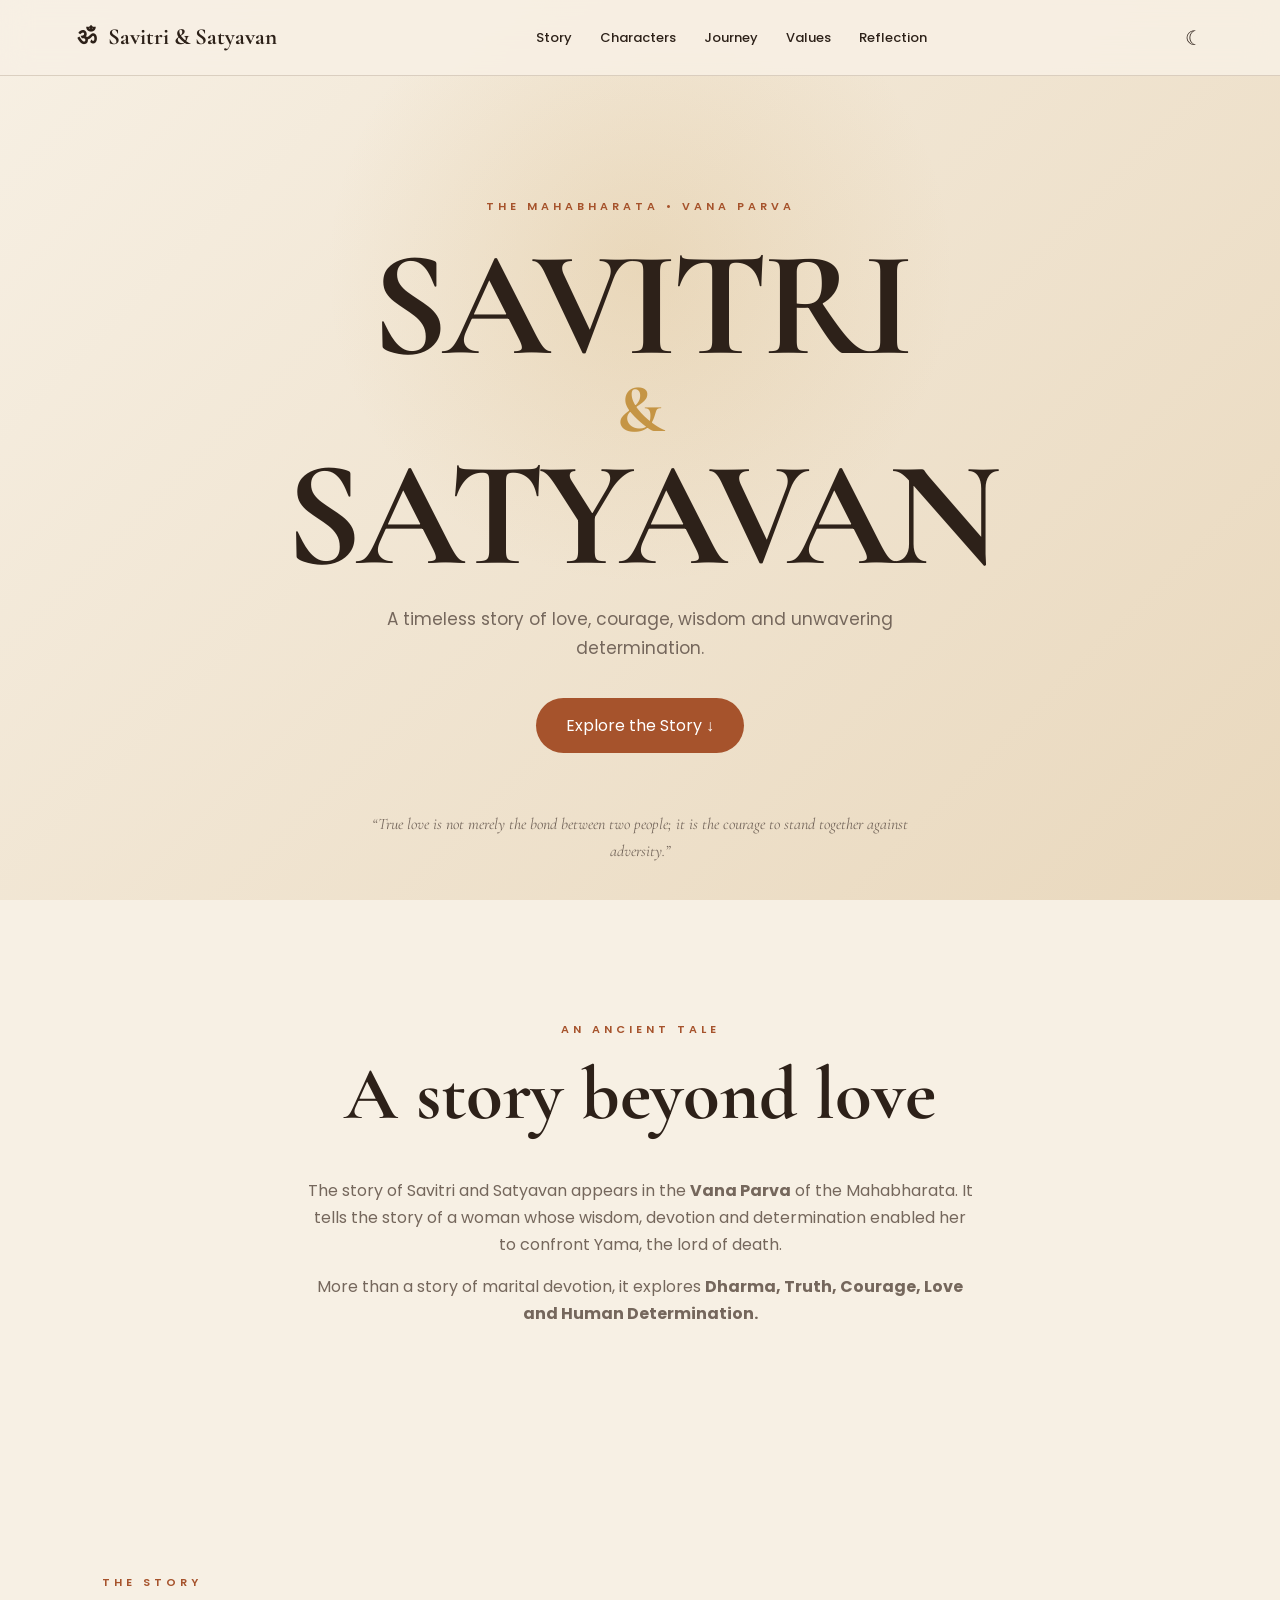
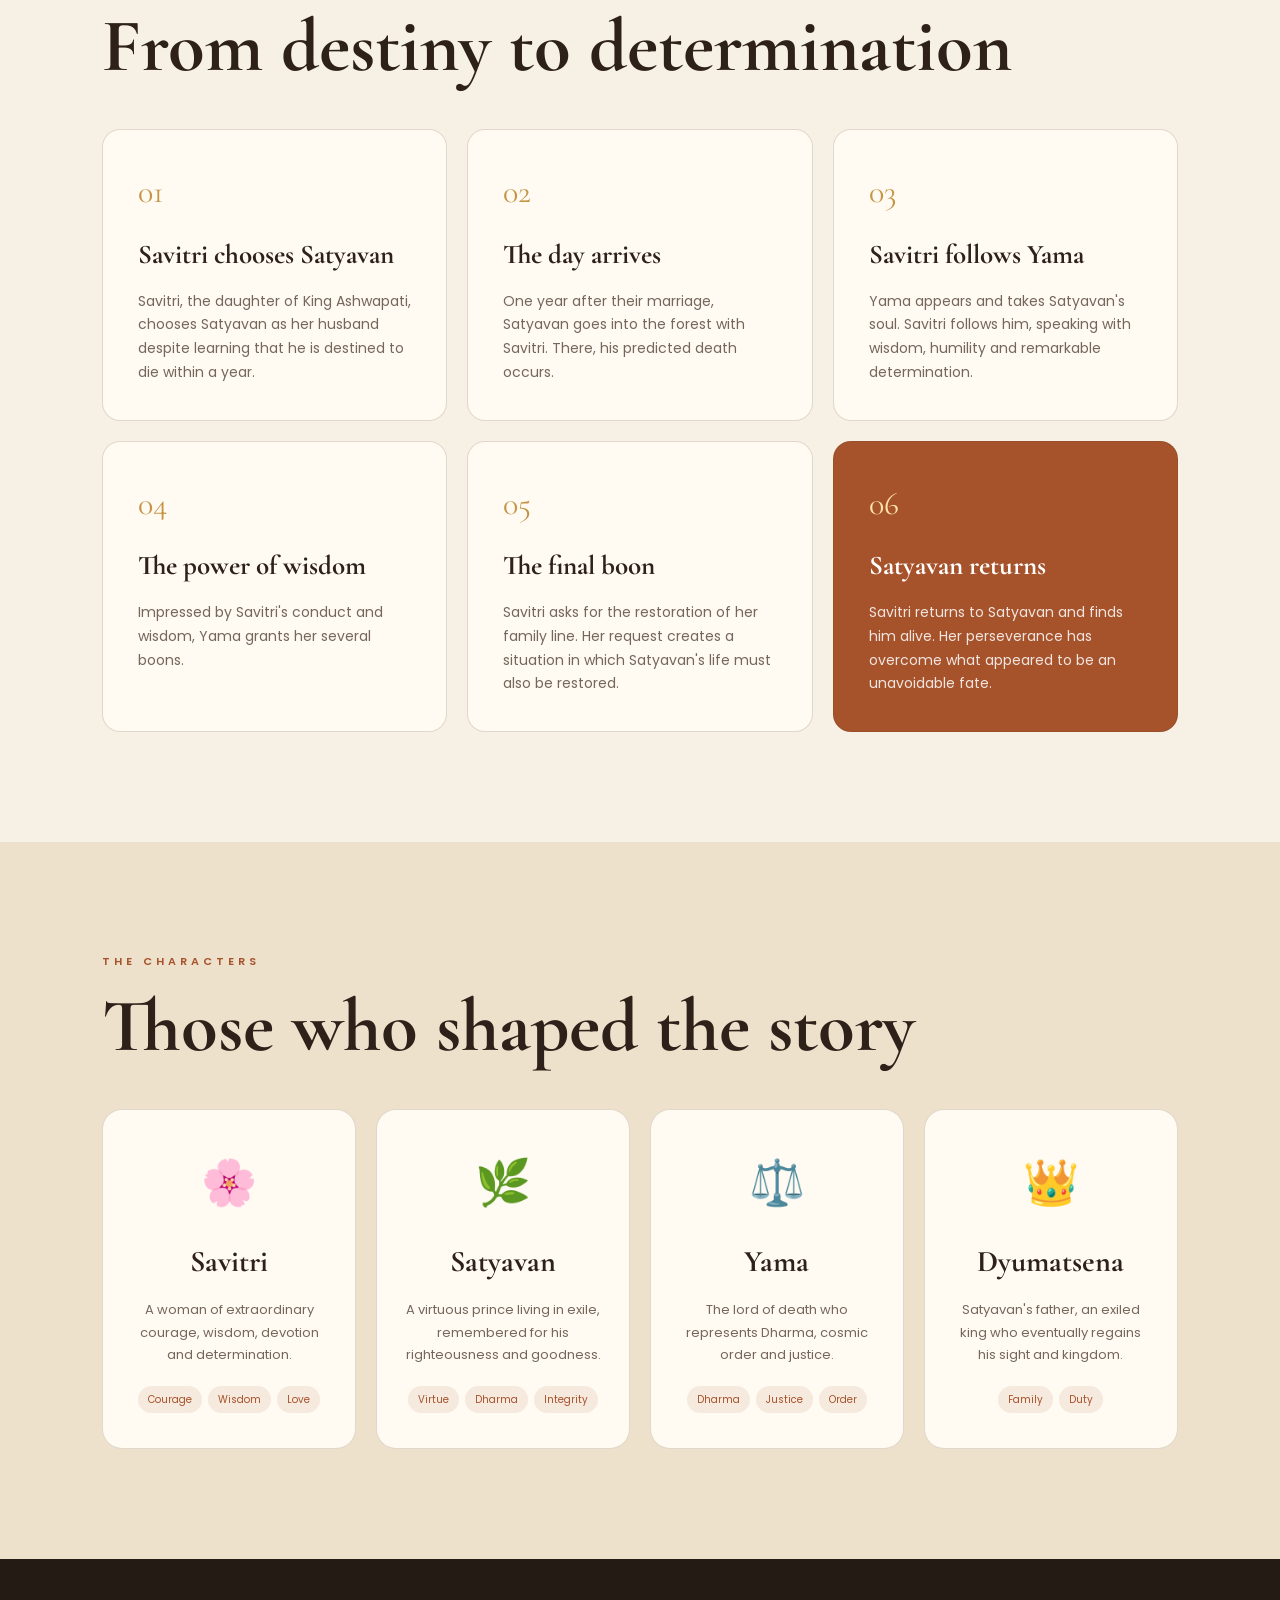
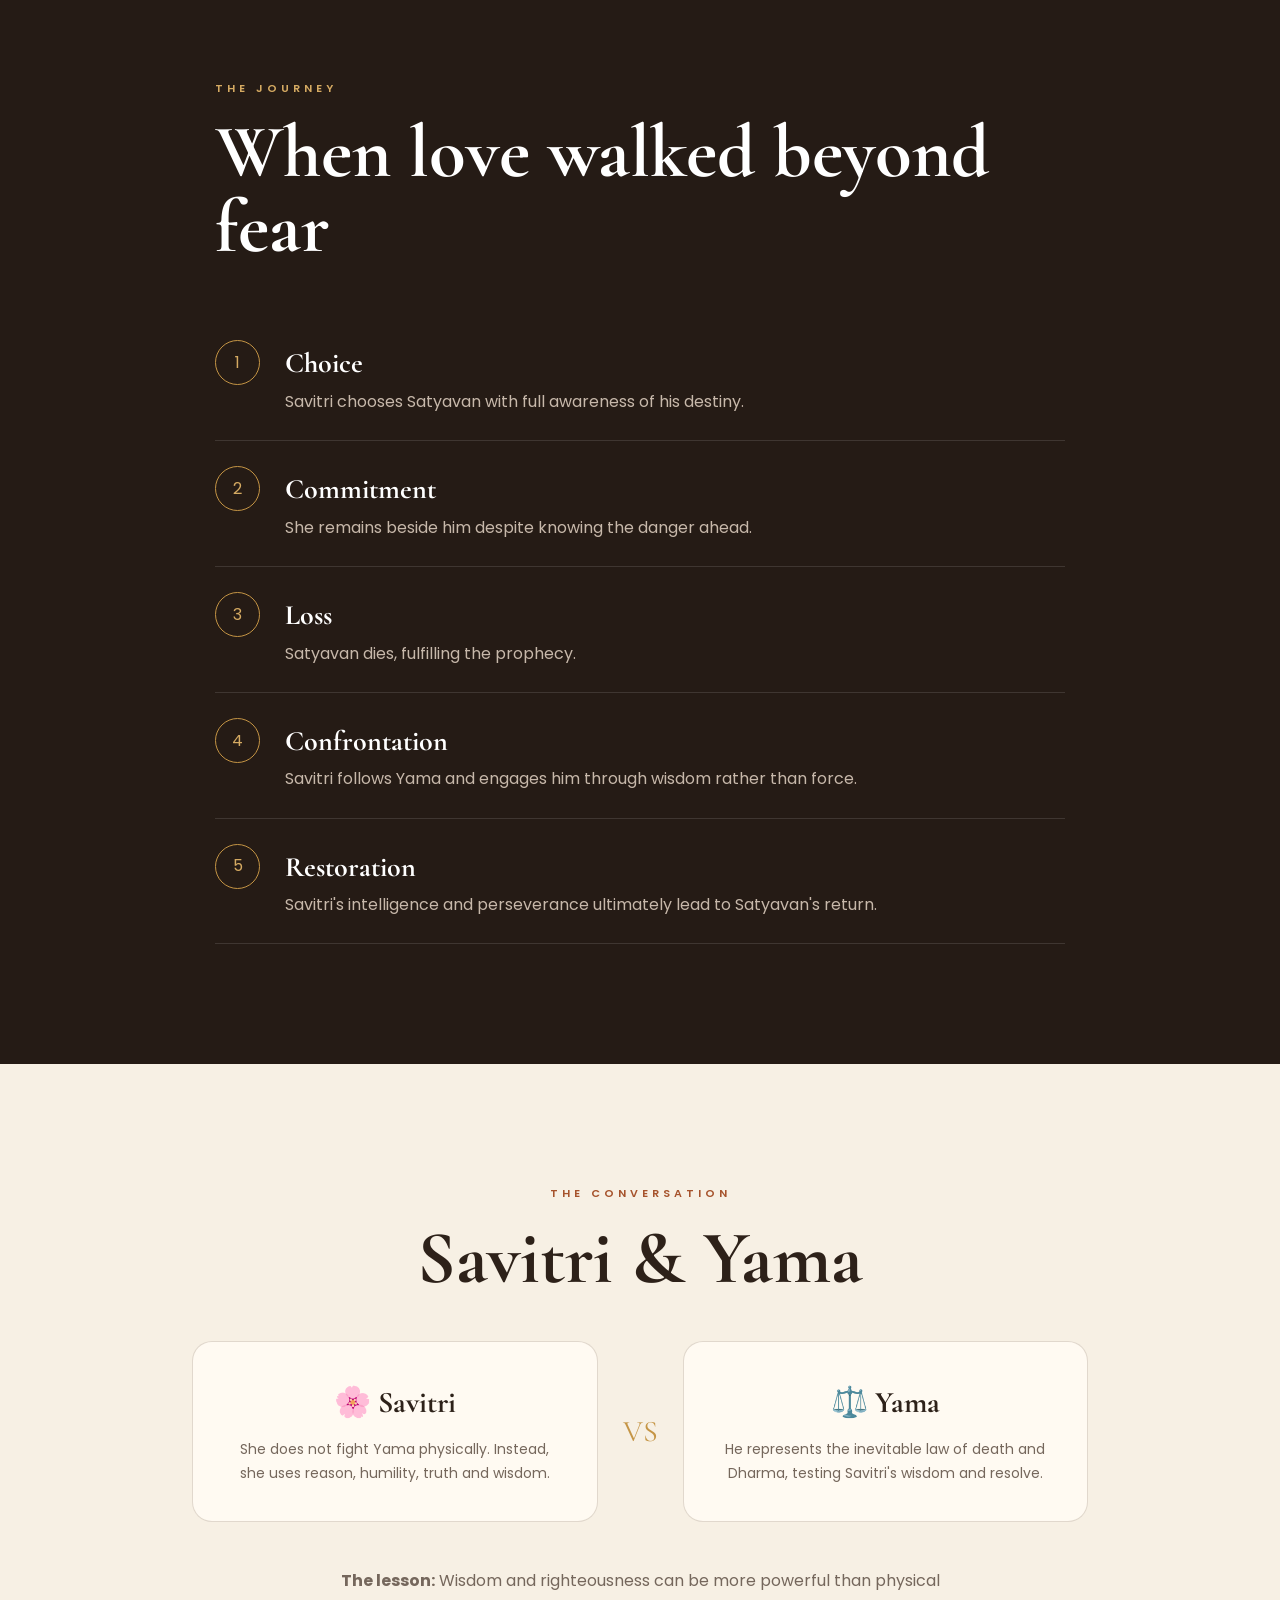
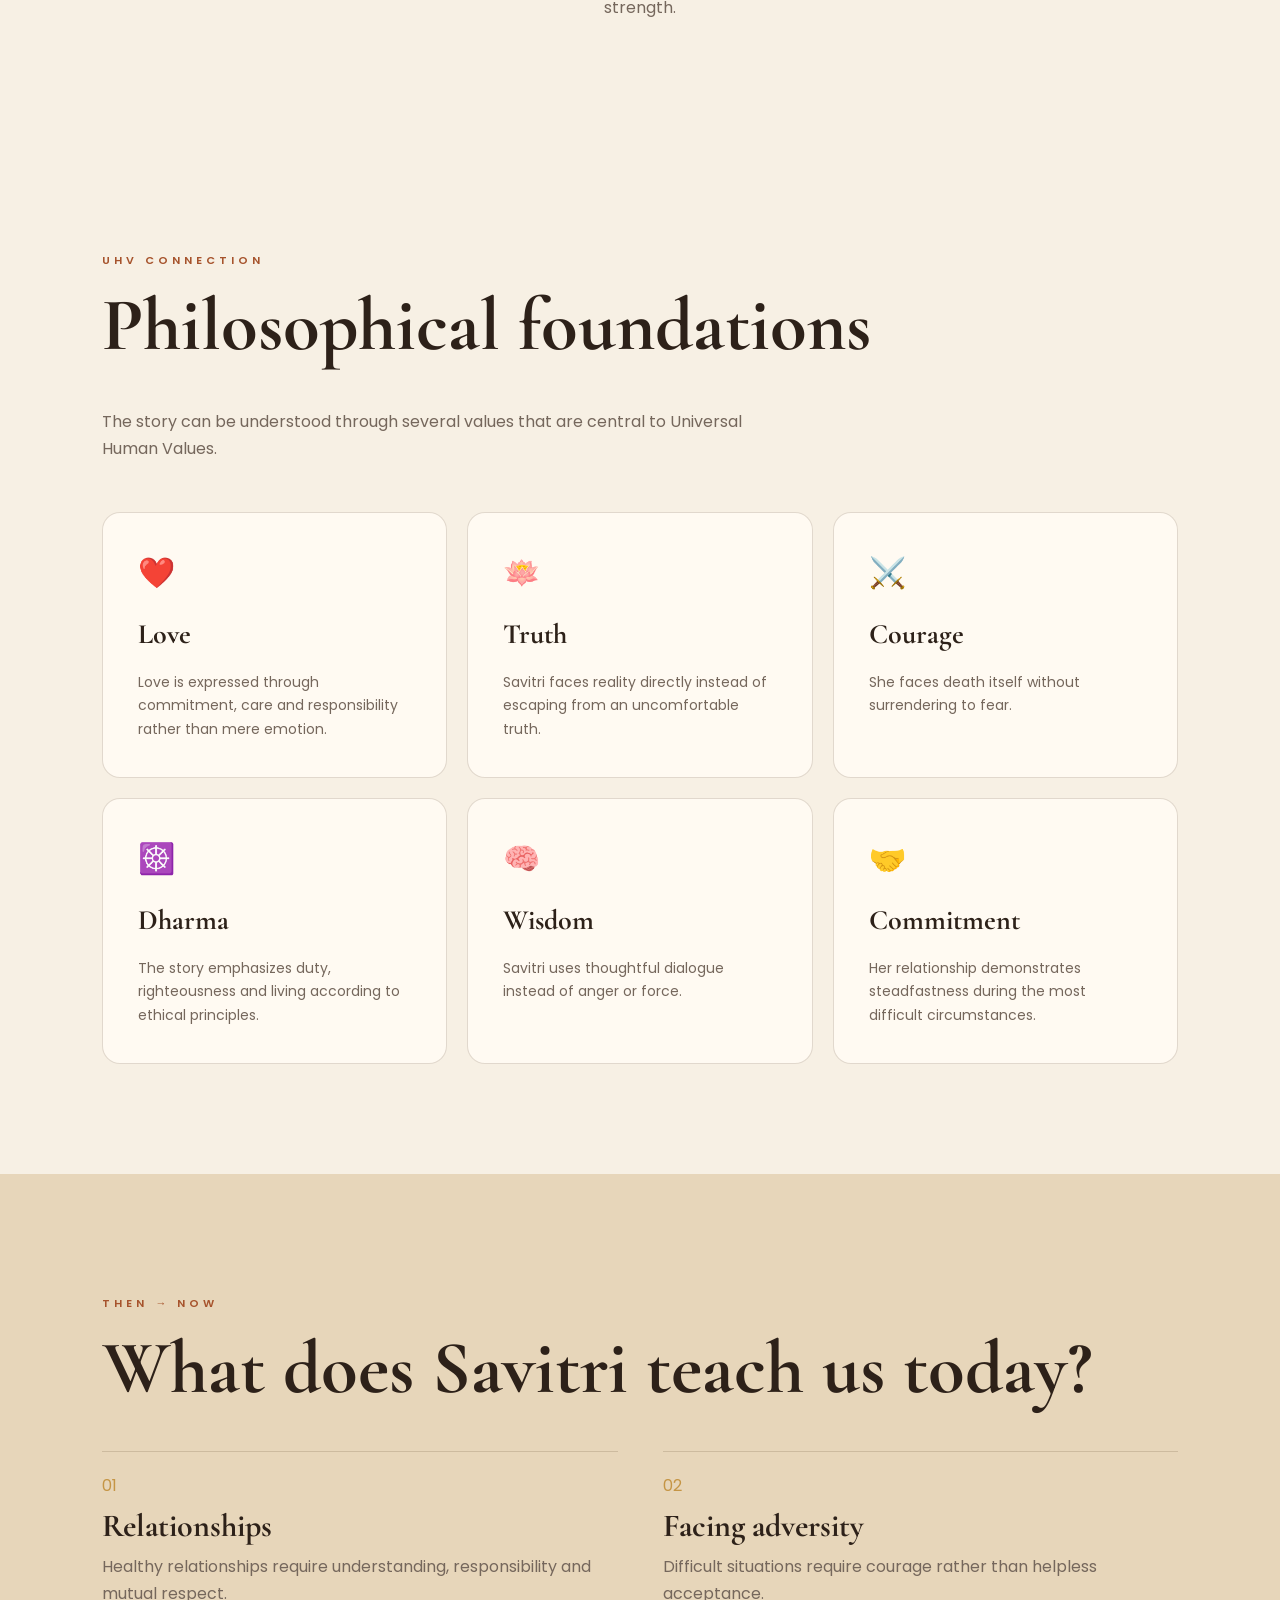
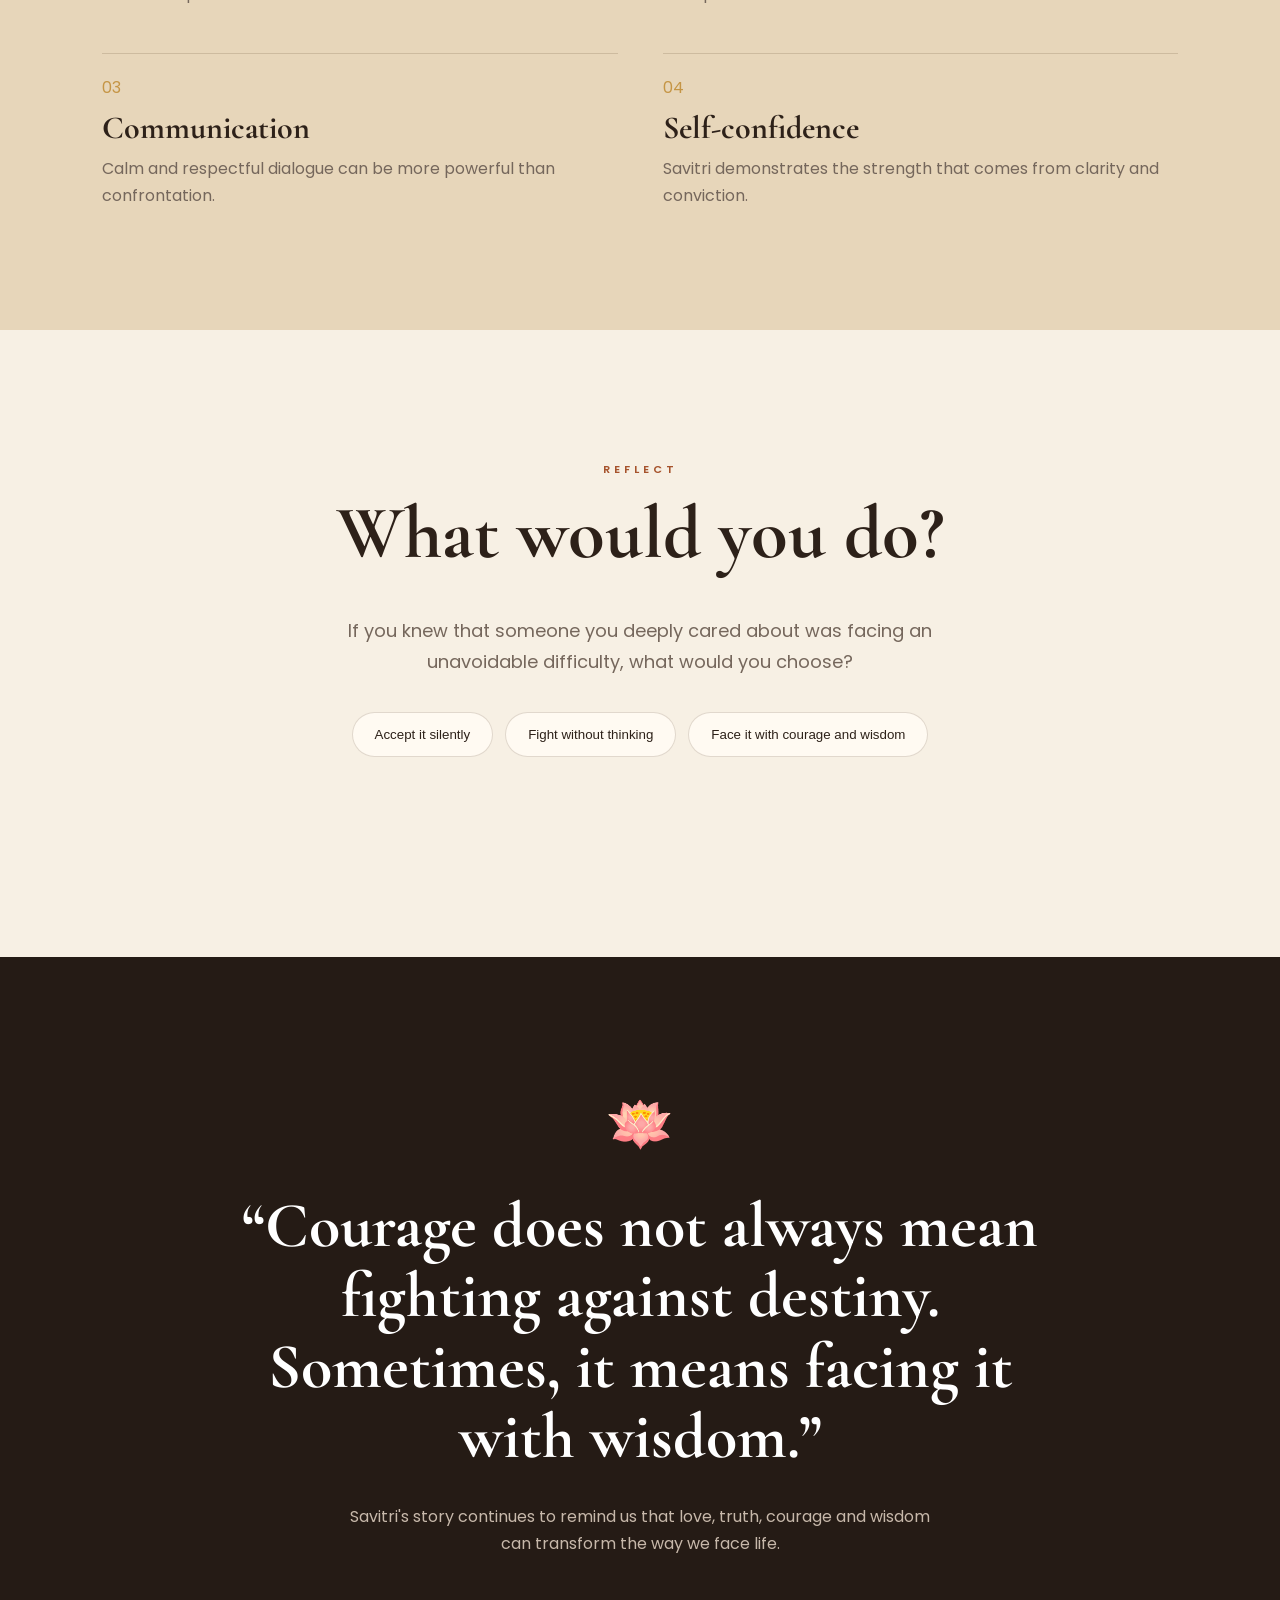
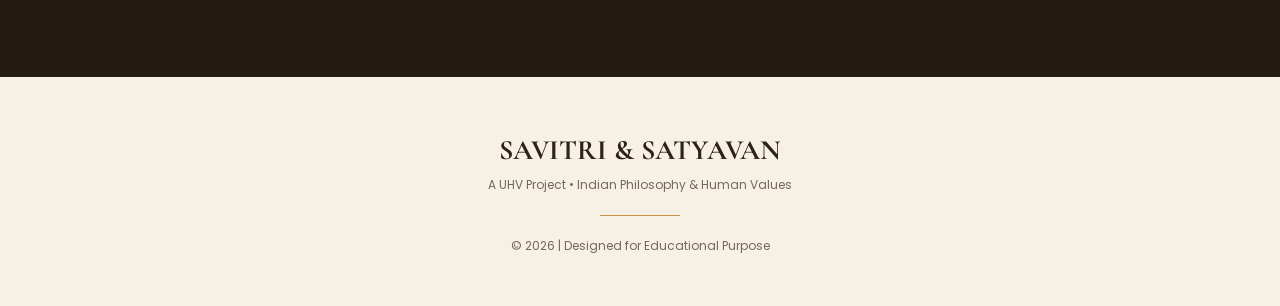
==== index.html @ 286e30ec "Add files via upload" ====
<!DOCTYPE html>
<html lang="en">
<head>
    <meta charset="UTF-8">
    <meta name="viewport" content="width=device-width, initial-scale=1.0">

    <title>Savitri & Satyavan | Mahabharata</title>

    <link rel="stylesheet" href="style.css">

    <link rel="preconnect" href="https://fonts.googleapis.com">
    <link rel="preconnect" href="https://fonts.gstatic.com" crossorigin>
    <link href="https://fonts.googleapis.com/css2?family=Cormorant+Garamond:wght@500;600;700&family=Poppins:wght@300;400;500;600&display=swap" rel="stylesheet">
</head>

<body>

    <!-- NAVBAR -->
    <header class="navbar">
        <div class="logo">ॐ <span>Savitri & Satyavan</span></div>

        <nav>
            <a href="#story">Story</a>
            <a href="#characters">Characters</a>
            <a href="#journey">Journey</a>
            <a href="#values">Values</a>
            <a href="#reflection">Reflection</a>
        </nav>

        <button id="themeBtn">☾</button>
    </header>


    <!-- HERO -->
    <section class="hero">

        <div class="hero-content">

            <p class="eyebrow">THE MAHABHARATA • VANA PARVA</p>

            <h1>
                SAVITRI
                <span>&</span>
                SATYAVAN
            </h1>

            <p class="subtitle">
                A timeless story of love, courage, wisdom and unwavering determination.
            </p>

            <a href="#story" class="hero-btn">
                Explore the Story ↓
            </a>

        </div>

        <div class="hero-quote">
            <p>
                “True love is not merely the bond between two people;
                it is the courage to stand together against adversity.”
            </p>
        </div>

    </section>


    <!-- INTRO -->
    <section class="intro">

        <p class="section-label">AN ANCIENT TALE</p>

        <h2>A story beyond love</h2>

        <p>
            The story of Savitri and Satyavan appears in the
            <strong>Vana Parva</strong> of the Mahabharata.
            It tells the story of a woman whose wisdom, devotion and
            determination enabled her to confront Yama, the lord of death.
        </p>

        <p>
            More than a story of marital devotion, it explores
            <strong>Dharma, Truth, Courage, Love and Human Determination.</strong>
        </p>

    </section>


    <!-- STORY -->
    <section id="story" class="section">

        <p class="section-label">THE STORY</p>

        <h2>From destiny to determination</h2>

        <div class="story-grid">

            <article class="story-card">
                <span>01</span>
                <h3>Savitri chooses Satyavan</h3>
                <p>
                    Savitri, the daughter of King Ashwapati, chooses
                    Satyavan as her husband despite learning that
                    he is destined to die within a year.
                </p>
            </article>

            <article class="story-card">
                <span>02</span>
                <h3>The day arrives</h3>
                <p>
                    One year after their marriage, Satyavan goes
                    into the forest with Savitri. There, his
                    predicted death occurs.
                </p>
            </article>

            <article class="story-card">
                <span>03</span>
                <h3>Savitri follows Yama</h3>
                <p>
                    Yama appears and takes Satyavan's soul.
                    Savitri follows him, speaking with wisdom,
                    humility and remarkable determination.
                </p>
            </article>

            <article class="story-card">
                <span>04</span>
                <h3>The power of wisdom</h3>
                <p>
                    Impressed by Savitri's conduct and wisdom,
                    Yama grants her several boons.
                </p>
            </article>

            <article class="story-card">
                <span>05</span>
                <h3>The final boon</h3>
                <p>
                    Savitri asks for the restoration of her
                    family line. Her request creates a situation
                    in which Satyavan's life must also be restored.
                </p>
            </article>

            <article class="story-card highlight-card">
                <span>06</span>
                <h3>Satyavan returns</h3>
                <p>
                    Savitri returns to Satyavan and finds him
                    alive. Her perseverance has overcome what
                    appeared to be an unavoidable fate.
                </p>
            </article>

        </div>

    </section>


    <!-- CHARACTERS -->
    <section id="characters" class="section characters-section">

        <p class="section-label">THE CHARACTERS</p>

        <h2>Those who shaped the story</h2>

        <div class="character-grid">

            <div class="character">
                <div class="character-symbol">🌸</div>
                <h3>Savitri</h3>
                <p>
                    A woman of extraordinary courage, wisdom,
                    devotion and determination.
                </p>
                <div class="tags">
                    <span>Courage</span>
                    <span>Wisdom</span>
                    <span>Love</span>
                </div>
            </div>

            <div class="character">
                <div class="character-symbol">🌿</div>
                <h3>Satyavan</h3>
                <p>
                    A virtuous prince living in exile,
                    remembered for his righteousness and goodness.
                </p>
                <div class="tags">
                    <span>Virtue</span>
                    <span>Dharma</span>
                    <span>Integrity</span>
                </div>
            </div>

            <div class="character">
                <div class="character-symbol">⚖️</div>
                <h3>Yama</h3>
                <p>
                    The lord of death who represents Dharma,
                    cosmic order and justice.
                </p>
                <div class="tags">
                    <span>Dharma</span>
                    <span>Justice</span>
                    <span>Order</span>
                </div>
            </div>

            <div class="character">
                <div class="character-symbol">👑</div>
                <h3>Dyumatsena</h3>
                <p>
                    Satyavan's father, an exiled king who
                    eventually regains his sight and kingdom.
                </p>
                <div class="tags">
                    <span>Family</span>
                    <span>Duty</span>
                </div>
            </div>

        </div>

    </section>


    <!-- JOURNEY -->
    <section id="journey" class="journey">

        <div class="journey-content">

            <p class="section-label">THE JOURNEY</p>

            <h2>When love walked beyond fear</h2>

            <div class="timeline">

                <div class="timeline-item">
                    <div class="dot">1</div>
                    <div>
                        <h3>Choice</h3>
                        <p>Savitri chooses Satyavan with full awareness of his destiny.</p>
                    </div>
                </div>

                <div class="timeline-item">
                    <div class="dot">2</div>
                    <div>
                        <h3>Commitment</h3>
                        <p>She remains beside him despite knowing the danger ahead.</p>
                    </div>
                </div>

                <div class="timeline-item">
                    <div class="dot">3</div>
                    <div>
                        <h3>Loss</h3>
                        <p>Satyavan dies, fulfilling the prophecy.</p>
                    </div>
                </div>

                <div class="timeline-item">
                    <div class="dot">4</div>
                    <div>
                        <h3>Confrontation</h3>
                        <p>Savitri follows Yama and engages him through wisdom rather than force.</p>
                    </div>
                </div>

                <div class="timeline-item">
                    <div class="dot">5</div>
                    <div>
                        <h3>Restoration</h3>
                        <p>Savitri's intelligence and perseverance ultimately lead to Satyavan's return.</p>
                    </div>
                </div>

            </div>

        </div>

    </section>


    <!-- YAMA SECTION -->
    <section class="dialogue">

        <p class="section-label">THE CONVERSATION</p>

        <h2>Savitri & Yama</h2>

        <div class="dialogue-box">

            <div class="dialogue-person savitri">
                <h3>🌸 Savitri</h3>
                <p>
                    She does not fight Yama physically.
                    Instead, she uses reason, humility,
                    truth and wisdom.
                </p>
            </div>

            <div class="versus">VS</div>

            <div class="dialogue-person yama">
                <h3>⚖️ Yama</h3>
                <p>
                    He represents the inevitable law of
                    death and Dharma, testing Savitri's
                    wisdom and resolve.
                </p>
            </div>

        </div>

        <p class="dialogue-conclusion">
            <strong>The lesson:</strong> Wisdom and righteousness
            can be more powerful than physical strength.
        </p>

    </section>


    <!-- VALUES -->
    <section id="values" class="section">

        <p class="section-label">UHV CONNECTION</p>

        <h2>Philosophical foundations</h2>

        <p class="section-intro">
            The story can be understood through several values
            that are central to Universal Human Values.
        </p>

        <div class="values-grid">

            <div class="value-card">
                <div>❤️</div>
                <h3>Love</h3>
                <p>
                    Love is expressed through commitment,
                    care and responsibility rather than
                    mere emotion.
                </p>
            </div>

            <div class="value-card">
                <div>🪷</div>
                <h3>Truth</h3>
                <p>
                    Savitri faces reality directly instead
                    of escaping from an uncomfortable truth.
                </p>
            </div>

            <div class="value-card">
                <div>⚔️</div>
                <h3>Courage</h3>
                <p>
                    She faces death itself without surrendering
                    to fear.
                </p>
            </div>

            <div class="value-card">
                <div>☸️</div>
                <h3>Dharma</h3>
                <p>
                    The story emphasizes duty, righteousness
                    and living according to ethical principles.
                </p>
            </div>

            <div class="value-card">
                <div>🧠</div>
                <h3>Wisdom</h3>
                <p>
                    Savitri uses thoughtful dialogue instead
                    of anger or force.
                </p>
            </div>

            <div class="value-card">
                <div>🤝</div>
                <h3>Commitment</h3>
                <p>
                    Her relationship demonstrates steadfastness
                    during the most difficult circumstances.
                </p>
            </div>

        </div>

    </section>


    <!-- MODERN RELEVANCE -->
    <section class="modern">

        <p class="section-label">THEN → NOW</p>

        <h2>What does Savitri teach us today?</h2>

        <div class="modern-grid">

            <div>
                <span>01</span>
                <h3>Relationships</h3>
                <p>
                    Healthy relationships require understanding,
                    responsibility and mutual respect.
                </p>
            </div>

            <div>
                <span>02</span>
                <h3>Facing adversity</h3>
                <p>
                    Difficult situations require courage rather
                    than helpless acceptance.
                </p>
            </div>

            <div>
                <span>03</span>
                <h3>Communication</h3>
                <p>
                    Calm and respectful dialogue can be more
                    powerful than confrontation.
                </p>
            </div>

            <div>
                <span>04</span>
                <h3>Self-confidence</h3>
                <p>
                    Savitri demonstrates the strength that comes
                    from clarity and conviction.
                </p>
            </div>

        </div>

    </section>


    <!-- REFLECTION -->
    <section id="reflection" class="reflection">

        <p class="section-label">REFLECT</p>

        <h2>What would you do?</h2>

        <p class="question">
            If you knew that someone you deeply cared about
            was facing an unavoidable difficulty, what would
            you choose?
        </p>

        <div class="choices">

            <button onclick="showAnswer(1)">
                Accept it silently
            </button>

            <button onclick="showAnswer(2)">
                Fight without thinking
            </button>

            <button onclick="showAnswer(3)">
                Face it with courage and wisdom
            </button>

        </div>

        <div id="answer"></div>

    </section>


    <!-- FINAL QUOTE -->
    <section class="final">

        <div class="lotus">🪷</div>

        <h2>
            “Courage does not always mean
            fighting against destiny.
            Sometimes, it means facing it
            with wisdom.”
        </h2>

        <p>
            Savitri's story continues to remind us
            that love, truth, courage and wisdom
            can transform the way we face life.
        </p>

    </section>


    <!-- FOOTER -->
    <footer>

        <h3>SAVITRI & SATYAVAN</h3>

        <p>
            A UHV Project • Indian Philosophy & Human Values
        </p>

        <div class="footer-line"></div>

        <p class="copyright">
            © 2026 | Designed for Educational Purpose
        </p>

    </footer>


    <script src="script.js"></script>

</body>
</html>
---- style.css ----
:root {
    --bg: #f7f0e4;
    --bg-dark: #18120e;
    --card: #fffaf2;
    --text: #2d2119;
    --muted: #75675c;
    --accent: #a6532c;
    --gold: #c59545;
    --border: rgba(90, 60, 35, 0.18);
}

* {
    margin: 0;
    padding: 0;
    box-sizing: border-box;
}

html {
    scroll-behavior: smooth;
}

body {
    background: var(--bg);
    color: var(--text);
    font-family: 'Poppins', sans-serif;
    line-height: 1.7;
}

body.dark {
    --bg: #18120e;
    --card: #251b15;
    --text: #f5eadc;
    --muted: #c3b3a4;
    --border: rgba(255,255,255,0.15);
}


/* NAVBAR */

.navbar {
    position: fixed;
    top: 0;
    width: 100%;
    z-index: 1000;

    display: flex;
    align-items: center;
    justify-content: space-between;

    padding: 18px 6%;

    background: rgba(247,240,228,0.88);
    backdrop-filter: blur(15px);

    border-bottom: 1px solid var(--border);
}

.dark .navbar {
    background: rgba(24,18,14,0.9);
}

.logo {
    font-family: 'Cormorant Garamond', serif;
    font-size: 23px;
    font-weight: 700;
}

.logo span {
    margin-left: 7px;
}

nav {
    display: flex;
    gap: 28px;
}

nav a {
    text-decoration: none;
    color: var(--text);
    font-size: 13px;
    font-weight: 500;
}

nav a:hover {
    color: var(--accent);
}

#themeBtn {
    border: none;
    background: transparent;
    color: var(--text);
    font-size: 20px;
    cursor: pointer;
}


/* HERO */

.hero {
    min-height: 100vh;

    display: flex;
    align-items: center;
    justify-content: center;

    text-align: center;

    padding: 130px 7% 80px;

    position: relative;

    background:
        radial-gradient(circle at 50% 30%, rgba(197,149,69,0.18), transparent 35%),
        linear-gradient(135deg, #f7f0e4, #e9d8bd);
}

.dark .hero {
    background:
        radial-gradient(circle at 50% 30%, rgba(197,149,69,0.15), transparent 35%),
        #18120e;
}

.hero-content {
    max-width: 900px;
}

.eyebrow,
.section-label {
    letter-spacing: 4px;
    font-size: 11px;
    font-weight: 600;
    color: var(--accent);
}

.hero h1 {
    font-family: 'Cormorant Garamond', serif;
    font-size: clamp(70px, 12vw, 150px);
    line-height: 0.8;
    margin: 30px 0;
    letter-spacing: -5px;
}

.hero h1 span {
    display: block;
    color: var(--gold);
    font-size: 0.45em;
    letter-spacing: 0;
    margin: 18px;
}

.subtitle {
    max-width: 620px;
    margin: auto;
    color: var(--muted);
    font-size: 17px;
}

.hero-btn {
    display: inline-block;
    margin-top: 35px;

    padding: 14px 30px;

    background: var(--accent);
    color: white;

    text-decoration: none;
    border-radius: 50px;

    transition: 0.3s;
}

.hero-btn:hover {
    transform: translateY(-4px);
}

.hero-quote {
    position: absolute;
    bottom: 35px;
    max-width: 550px;
    font-family: 'Cormorant Garamond', serif;
    font-style: italic;
    color: var(--muted);
}


/* GENERAL */

.section {
    padding: 110px 8%;
    max-width: 1300px;
    margin: auto;
}

.section h2,
.intro h2,
.journey h2,
.dialogue h2,
.modern h2,
.reflection h2 {
    font-family: 'Cormorant Garamond', serif;
    font-size: clamp(45px, 6vw, 75px);
    line-height: 1;
    margin: 18px 0 45px;
}

.section-intro {
    max-width: 650px;
    color: var(--muted);
}


/* INTRO */

.intro {
    text-align: center;
    max-width: 850px;
    margin: auto;
    padding: 120px 7%;
}

.intro p:not(.section-label) {
    color: var(--muted);
    margin-bottom: 15px;
}


/* STORY */

.story-grid {
    display: grid;
    grid-template-columns: repeat(3, 1fr);
    gap: 20px;
}

.story-card {
    padding: 35px;
    background: var(--card);
    border: 1px solid var(--border);
    border-radius: 18px;

    transition: 0.3s;
}

.story-card:hover {
    transform: translateY(-8px);
    border-color: var(--gold);
}

.story-card span {
    color: var(--gold);
    font-family: 'Cormorant Garamond', serif;
    font-size: 32px;
}

.story-card h3 {
    font-family: 'Cormorant Garamond', serif;
    font-size: 27px;
    margin: 12px 0;
}

.story-card p {
    color: var(--muted);
    font-size: 14px;
}

.highlight-card {
    background: var(--accent);
    color: white;
}

.highlight-card p {
    color: rgba(255,255,255,0.85);
}

.highlight-card span {
    color: #ffe3a7;
}


/* CHARACTERS */

.characters-section {
    max-width: none;
    background: #eee1cc;
}

.dark .characters-section {
    background: #211711;
}

.character-grid {
    max-width: 1150px;
    margin: auto;

    display: grid;
    grid-template-columns: repeat(4, 1fr);
    gap: 20px;
}

.character {
    background: var(--card);
    padding: 35px 25px;
    border-radius: 20px;
    text-align: center;

    border: 1px solid var(--border);
}

.character-symbol {
    font-size: 45px;
    margin-bottom: 15px;
}

.character h3 {
    font-family: 'Cormorant Garamond', serif;
    font-size: 30px;
}

.character p {
    color: var(--muted);
    font-size: 13px;
    margin: 12px 0 20px;
}

.tags {
    display: flex;
    flex-wrap: wrap;
    justify-content: center;
    gap: 6px;
}

.tags span {
    padding: 5px 10px;
    border-radius: 20px;
    background: rgba(166,83,44,0.1);
    color: var(--accent);
    font-size: 10px;
}


/* JOURNEY */

.journey {
    padding: 120px 8%;
    background: #251b15;
    color: white;
}

.journey-content {
    max-width: 850px;
    margin: auto;
}

.journey .section-label {
    color: #d5aa62;
}

.timeline {
    margin-top: 50px;
}

.timeline-item {
    display: flex;
    gap: 25px;
    padding: 25px 0;

    border-bottom: 1px solid rgba(255,255,255,0.12);
}

.dot {
    min-width: 45px;
    height: 45px;

    border: 1px solid #c59545;
    border-radius: 50%;

    display: flex;
    align-items: center;
    justify-content: center;

    color: #d5aa62;
}

.timeline-item h3 {
    font-family: 'Cormorant Garamond', serif;
    font-size: 28px;
}

.timeline-item p {
    color: #c7b8aa;
}


/* DIALOGUE */

.dialogue {
    padding: 120px 8%;
    text-align: center;
    max-width: 1100px;
    margin: auto;
}

.dialogue-box {
    display: grid;
    grid-template-columns: 1fr auto 1fr;
    gap: 25px;
    align-items: center;
}

.dialogue-person {
    padding: 35px;
    border-radius: 20px;
    background: var(--card);
    border: 1px solid var(--border);
}

.dialogue-person h3 {
    font-family: 'Cormorant Garamond', serif;
    font-size: 30px;
    margin-bottom: 10px;
}

.dialogue-person p {
    color: var(--muted);
    font-size: 14px;
}

.versus {
    color: var(--gold);
    font-family: 'Cormorant Garamond', serif;
    font-size: 30px;
}

.dialogue-conclusion {
    margin: 45px auto 0;
    max-width: 650px;
    color: var(--muted);
}


/* VALUES */

.values-grid {
    display: grid;
    grid-template-columns: repeat(3, 1fr);
    gap: 20px;

    margin-top: 50px;
}

.value-card {
    padding: 35px;
    background: var(--card);
    border-radius: 18px;
    border: 1px solid var(--border);
}

.value-card > div {
    font-size: 30px;
}

.value-card h3 {
    font-family: 'Cormorant Garamond', serif;
    font-size: 28px;
    margin: 12px 0;
}

.value-card p {
    color: var(--muted);
    font-size: 14px;
}


/* MODERN */

.modern {
    padding: 120px 8%;
    background: #e7d6ba;
}

.dark .modern {
    background: #211711;
}

.modern-grid {
    max-width: 1100px;
    margin: auto;

    display: grid;
    grid-template-columns: repeat(2, 1fr);
    gap: 45px;
}

.modern-grid div {
    border-top: 1px solid var(--border);
    padding-top: 20px;
}

.modern-grid span {
    color: var(--gold);
}

.modern-grid h3 {
    font-family: 'Cormorant Garamond', serif;
    font-size: 32px;
}

.modern-grid p {
    color: var(--muted);
}


/* REFLECTION */

.reflection {
    text-align: center;
    padding: 130px 7%;
}

.question {
    max-width: 650px;
    margin: auto;
    font-size: 18px;
    color: var(--muted);
}

.choices {
    display: flex;
    justify-content: center;
    flex-wrap: wrap;
    gap: 12px;

    margin-top: 35px;
}

.choices button {
    padding: 14px 22px;

    border: 1px solid var(--border);
    border-radius: 50px;

    background: var(--card);
    color: var(--text);

    cursor: pointer;
    transition: 0.3s;
}

.choices button:hover {
    background: var(--accent);
    color: white;
}

#answer {
    max-width: 600px;
    margin: 30px auto 0;

    padding: 20px;

    border-radius: 15px;

    color: var(--muted);
}


/* FINAL */

.final {
    padding: 120px 8%;
    text-align: center;
    background: #251b15;
    color: white;
}

.lotus {
    font-size: 55px;
    margin-bottom: 20px;
}

.final h2 {
    max-width: 850px;
    margin: auto;

    font-family: 'Cormorant Garamond', serif;
    font-size: clamp(35px, 5vw, 65px);
    line-height: 1.1;
}

.final p {
    max-width: 600px;
    margin: 30px auto 0;
    color: #c7b8aa;
}


/* FOOTER */

footer {
    padding: 50px 7%;
    text-align: center;
}

footer h3 {
    font-family: 'Cormorant Garamond', serif;
    font-size: 28px;
}

footer p {
    color: var(--muted);
    font-size: 12px;
}

.footer-line {
    width: 80px;
    height: 1px;
    background: var(--gold);
    margin: 20px auto;
}


/* ANIMATION */

.story-card,
.character,
.value-card,
.timeline-item {
    animation: fadeUp 0.8s ease both;
}

@keyframes fadeUp {

    from {
        opacity: 0;
        transform: translateY(25px);
    }

    to {
        opacity: 1;
        transform: translateY(0);
    }

}


/* MOBILE */

@media (max-width: 900px) {

    nav {
        display: none;
    }

    .story-grid,
    .character-grid,
    .values-grid {
        grid-template-columns: 1fr 1fr;
    }

    .hero h1 {
        font-size: 75px;
    }

}


@media (max-width: 600px) {

    .section,
    .intro,
    .reflection {
        padding: 80px 6%;
    }

    .story-grid,
    .character-grid,
    .values-grid,
    .modern-grid {
        grid-template-columns: 1fr;
    }

    .dialogue-box {
        grid-template-columns: 1fr;
    }

    .versus {
        display: none;
    }

    .hero h1 {
        font-size: 65px;
    }

    .hero-quote {
        display: none;
    }

}
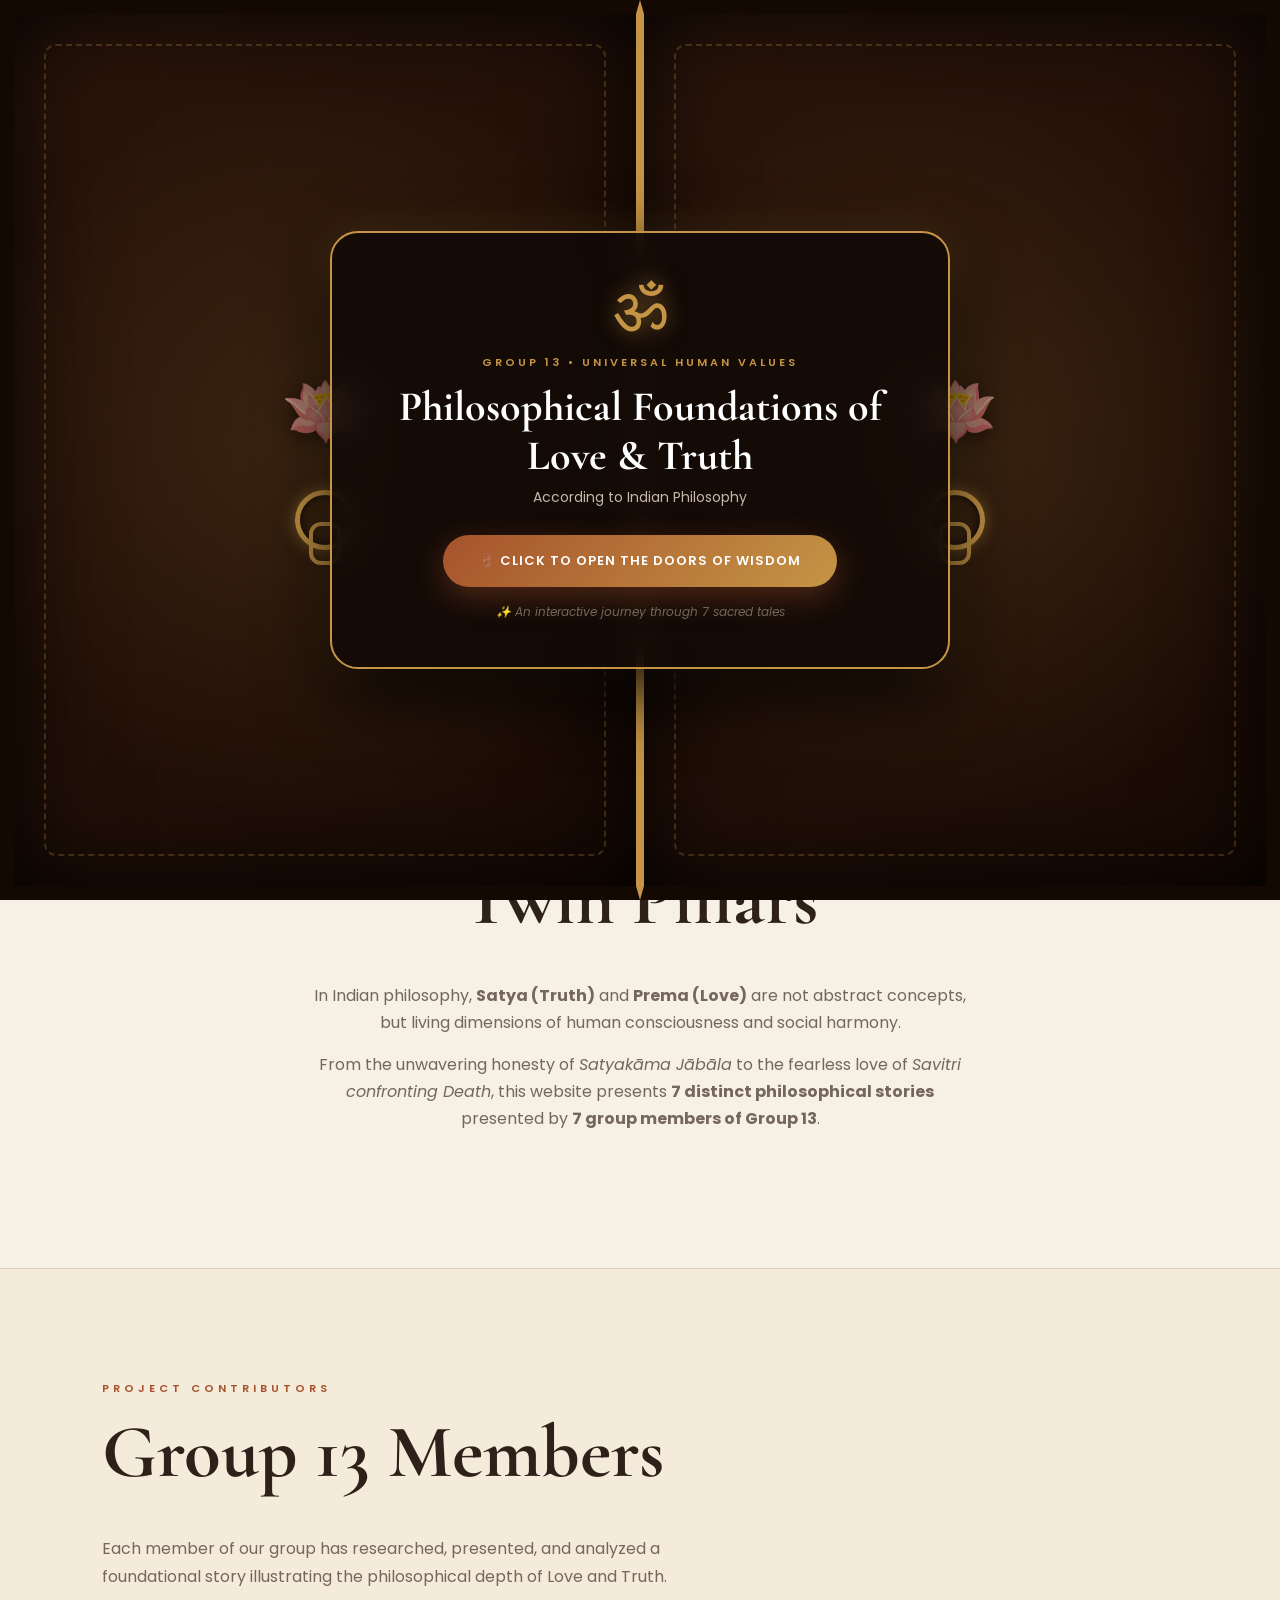
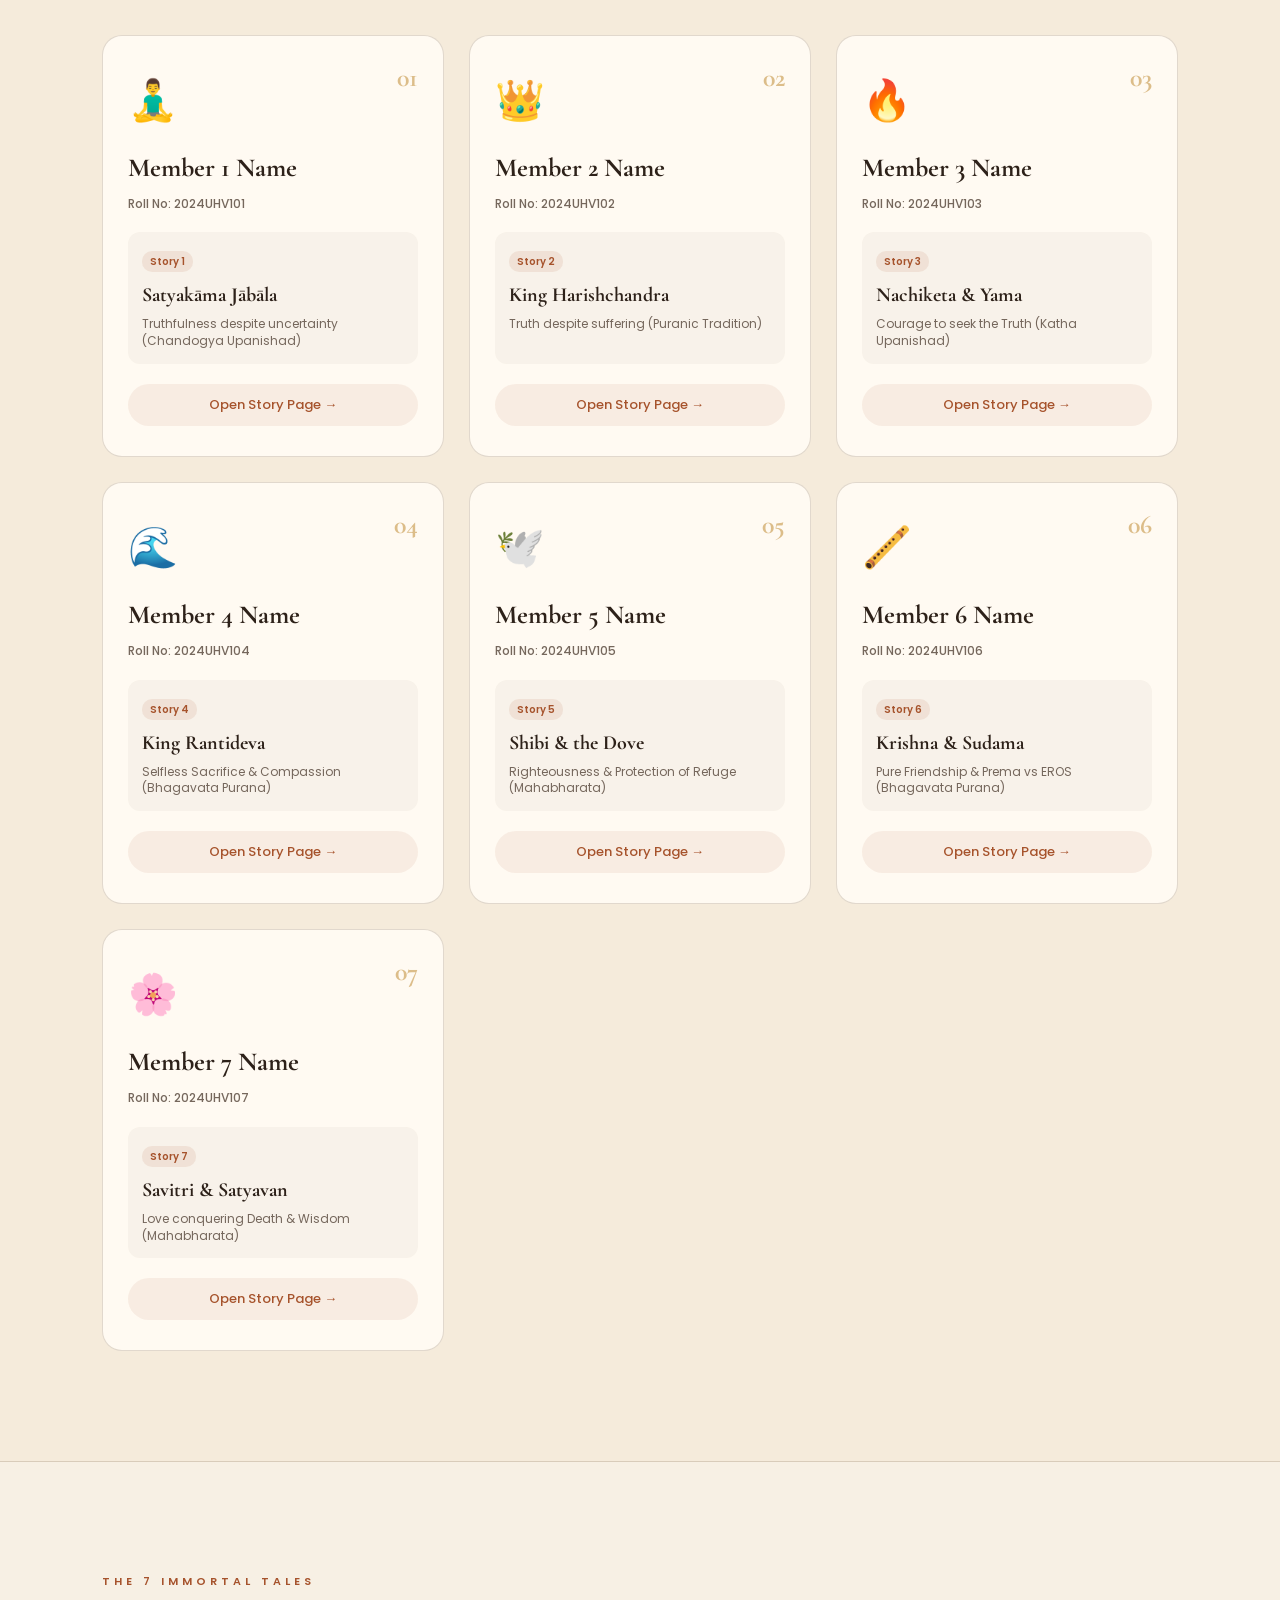
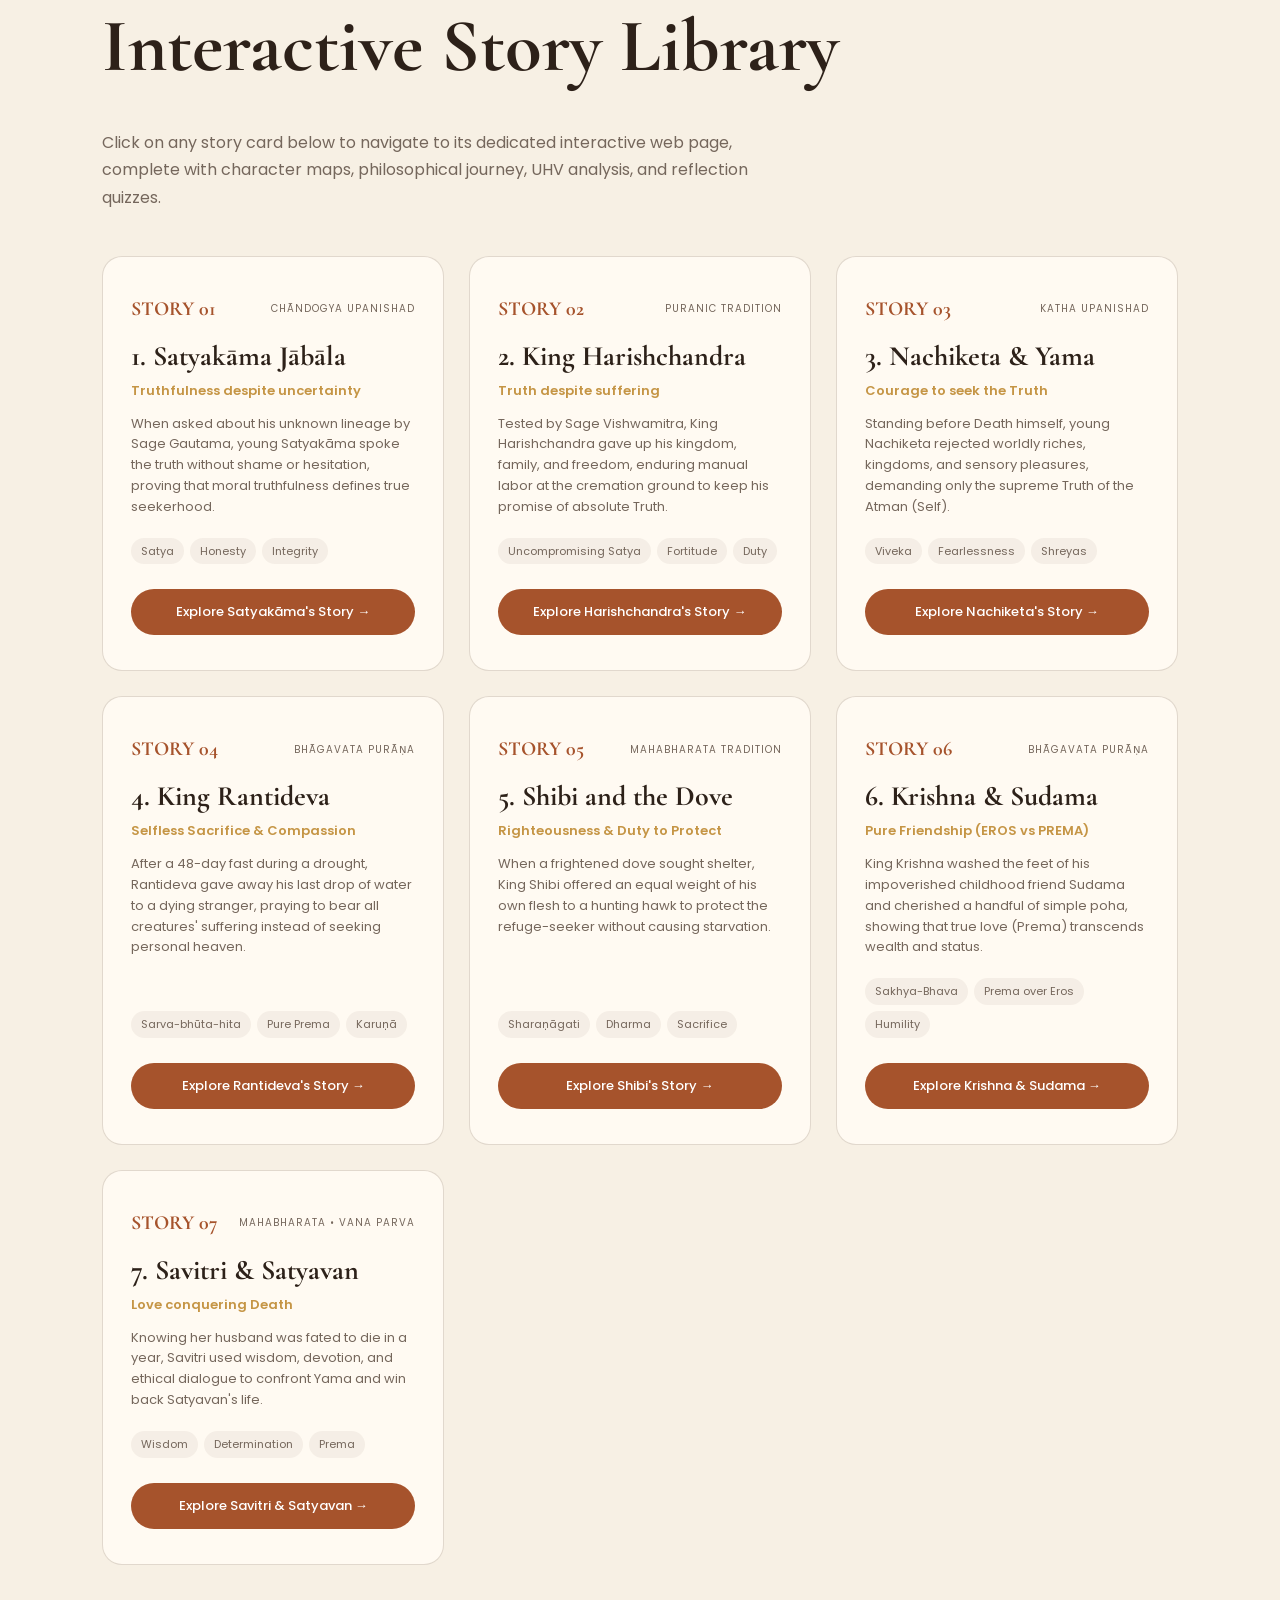
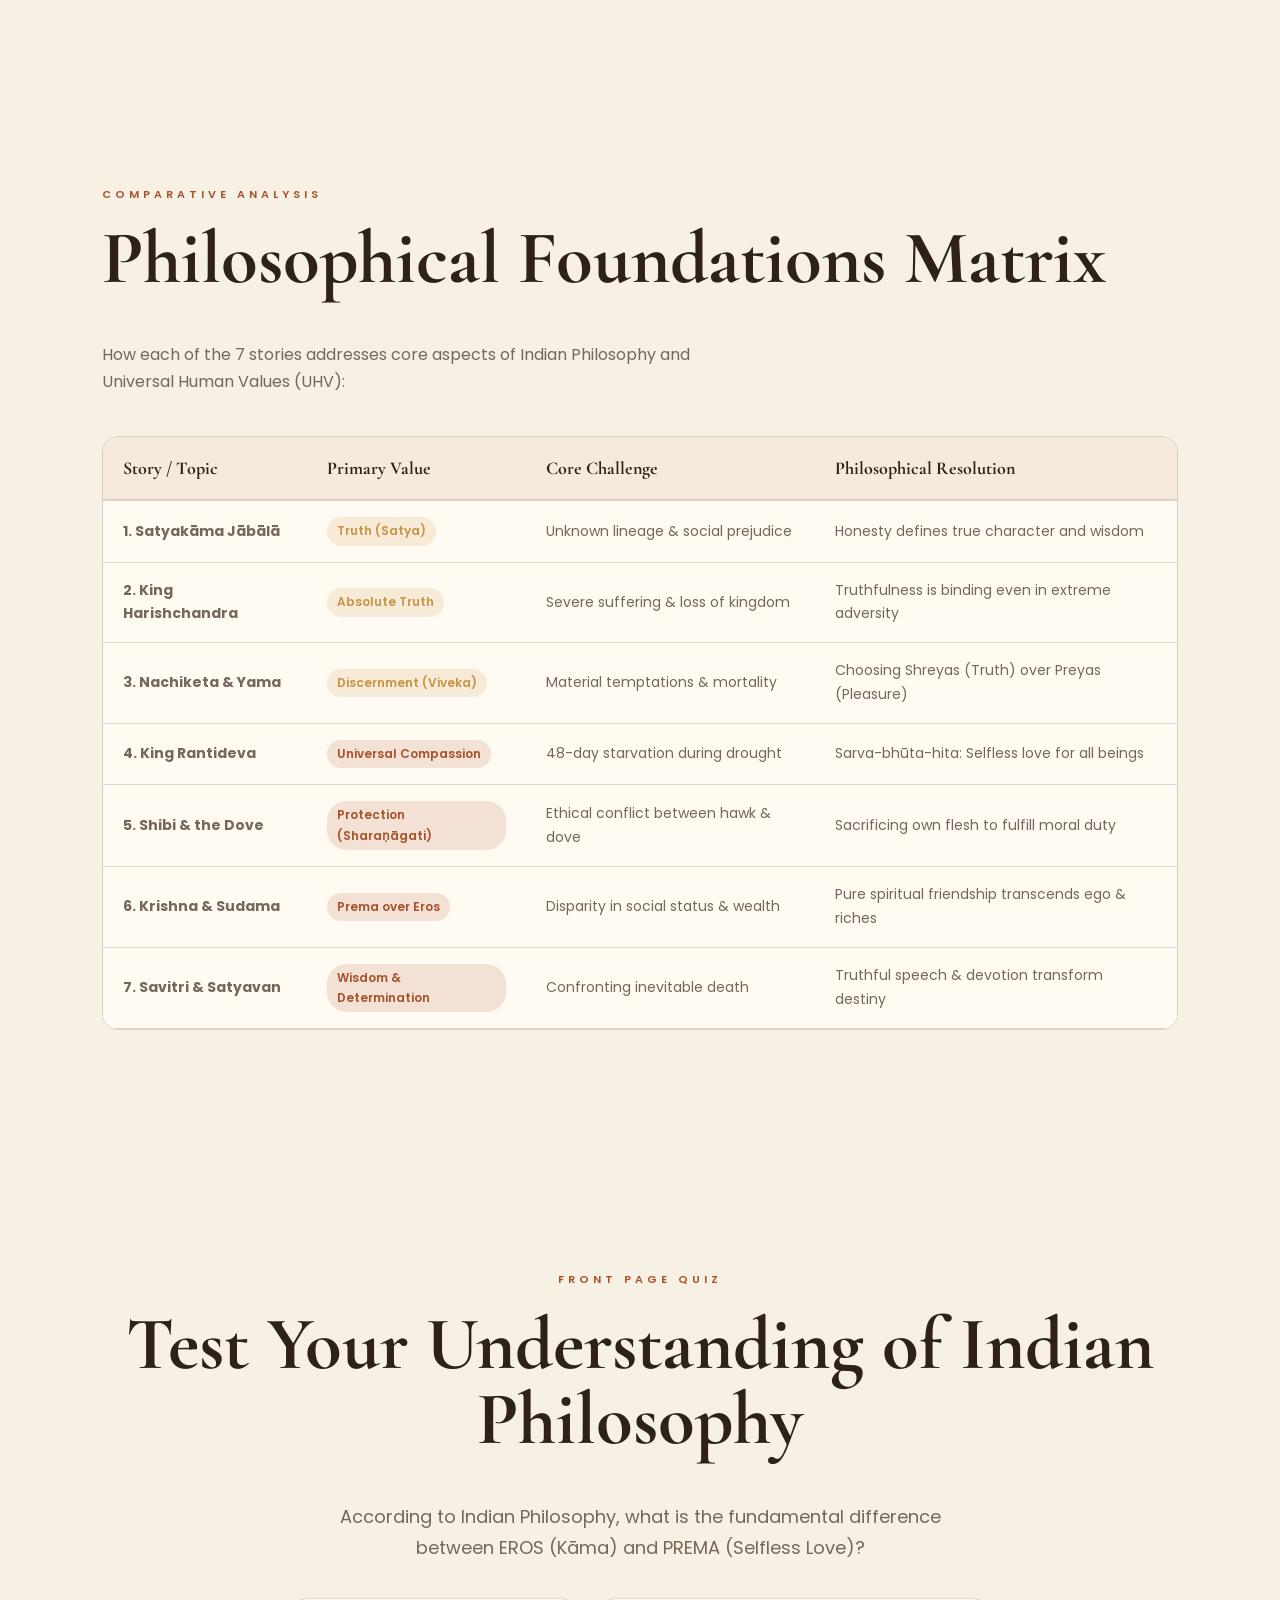
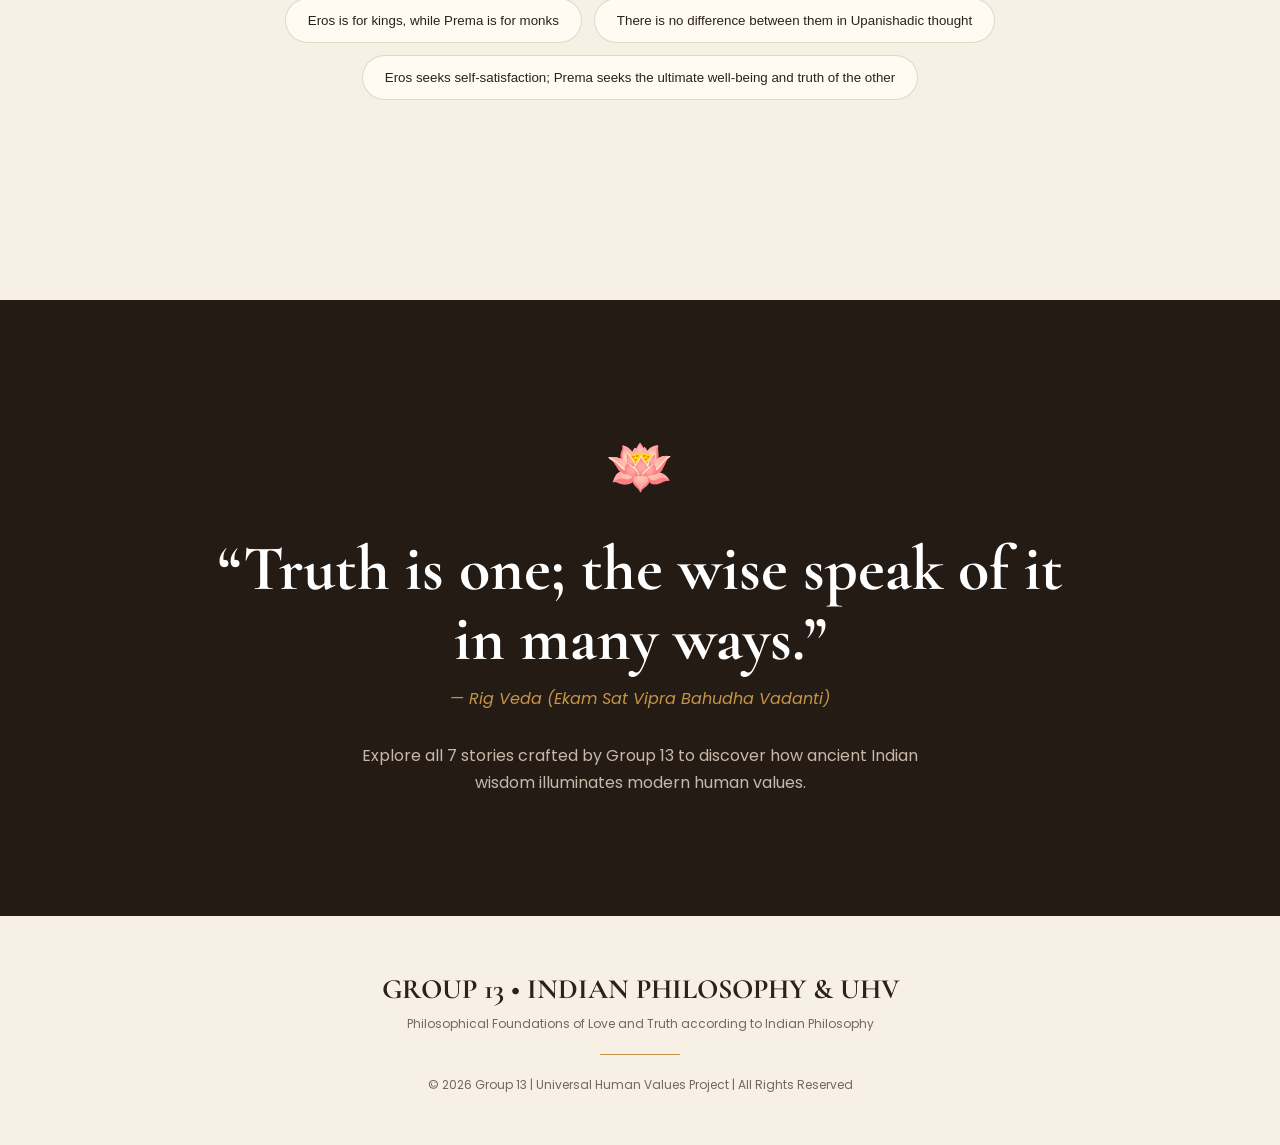
==== commit ac8f0e74: "Add Group 13 Indian Philosophy multi-story project" ====
--- a/index.html
+++ b/index.html
@@ -1,528 +1,548 @@
-<!DOCTYPE html>
-<html lang="en">
-<head>
-    <meta charset="UTF-8">
-    <meta name="viewport" content="width=device-width, initial-scale=1.0">
-
-    <title>Savitri & Satyavan | Mahabharata</title>
-
-    <link rel="stylesheet" href="style.css">
-
-    <link rel="preconnect" href="https://fonts.googleapis.com">
-    <link rel="preconnect" href="https://fonts.gstatic.com" crossorigin>
-    <link href="https://fonts.googleapis.com/css2?family=Cormorant+Garamond:wght@500;600;700&family=Poppins:wght@300;400;500;600&display=swap" rel="stylesheet">
-</head>
-
-<body>
-
-    <!-- NAVBAR -->
-    <header class="navbar">
-        <div class="logo">ॐ <span>Savitri & Satyavan</span></div>
-
-        <nav>
-            <a href="#story">Story</a>
-            <a href="#characters">Characters</a>
-            <a href="#journey">Journey</a>
-            <a href="#values">Values</a>
-            <a href="#reflection">Reflection</a>
-        </nav>
-
-        <button id="themeBtn">☾</button>
-    </header>
-
-
-    <!-- HERO -->
-    <section class="hero">
-
-        <div class="hero-content">
-
-            <p class="eyebrow">THE MAHABHARATA • VANA PARVA</p>
-
-            <h1>
-                SAVITRI
-                <span>&</span>
-                SATYAVAN
-            </h1>
-
-            <p class="subtitle">
-                A timeless story of love, courage, wisdom and unwavering determination.
-            </p>
-
-            <a href="#story" class="hero-btn">
-                Explore the Story ↓
-            </a>
-
-        </div>
-
-        <div class="hero-quote">
-            <p>
-                “True love is not merely the bond between two people;
-                it is the courage to stand together against adversity.”
-            </p>
-        </div>
-
-    </section>
-
-
-    <!-- INTRO -->
-    <section class="intro">
-
-        <p class="section-label">AN ANCIENT TALE</p>
-
-        <h2>A story beyond love</h2>
-
-        <p>
-            The story of Savitri and Satyavan appears in the
-            <strong>Vana Parva</strong> of the Mahabharata.
-            It tells the story of a woman whose wisdom, devotion and
-            determination enabled her to confront Yama, the lord of death.
-        </p>
-
-        <p>
-            More than a story of marital devotion, it explores
-            <strong>Dharma, Truth, Courage, Love and Human Determination.</strong>
-        </p>
-
-    </section>
-
-
-    <!-- STORY -->
-    <section id="story" class="section">
-
-        <p class="section-label">THE STORY</p>
-
-        <h2>From destiny to determination</h2>
-
-        <div class="story-grid">
-
-            <article class="story-card">
-                <span>01</span>
-                <h3>Savitri chooses Satyavan</h3>
-                <p>
-                    Savitri, the daughter of King Ashwapati, chooses
-                    Satyavan as her husband despite learning that
-                    he is destined to die within a year.
-                </p>
-            </article>
-
-            <article class="story-card">
-                <span>02</span>
-                <h3>The day arrives</h3>
-                <p>
-                    One year after their marriage, Satyavan goes
-                    into the forest with Savitri. There, his
-                    predicted death occurs.
-                </p>
-            </article>
-
-            <article class="story-card">
-                <span>03</span>
-                <h3>Savitri follows Yama</h3>
-                <p>
-                    Yama appears and takes Satyavan's soul.
-                    Savitri follows him, speaking with wisdom,
-                    humility and remarkable determination.
-                </p>
-            </article>
-
-            <article class="story-card">
-                <span>04</span>
-                <h3>The power of wisdom</h3>
-                <p>
-                    Impressed by Savitri's conduct and wisdom,
-                    Yama grants her several boons.
-                </p>
-            </article>
-
-            <article class="story-card">
-                <span>05</span>
-                <h3>The final boon</h3>
-                <p>
-                    Savitri asks for the restoration of her
-                    family line. Her request creates a situation
-                    in which Satyavan's life must also be restored.
-                </p>
-            </article>
-
-            <article class="story-card highlight-card">
-                <span>06</span>
-                <h3>Satyavan returns</h3>
-                <p>
-                    Savitri returns to Satyavan and finds him
-                    alive. Her perseverance has overcome what
-                    appeared to be an unavoidable fate.
-                </p>
-            </article>
-
-        </div>
-
-    </section>
-
-
-    <!-- CHARACTERS -->
-    <section id="characters" class="section characters-section">
-
-        <p class="section-label">THE CHARACTERS</p>
-
-        <h2>Those who shaped the story</h2>
-
-        <div class="character-grid">
-
-            <div class="character">
-                <div class="character-symbol">🌸</div>
-                <h3>Savitri</h3>
-                <p>
-                    A woman of extraordinary courage, wisdom,
-                    devotion and determination.
-                </p>
-                <div class="tags">
-                    <span>Courage</span>
-                    <span>Wisdom</span>
-                    <span>Love</span>
-                </div>
-            </div>
-
-            <div class="character">
-                <div class="character-symbol">🌿</div>
-                <h3>Satyavan</h3>
-                <p>
-                    A virtuous prince living in exile,
-                    remembered for his righteousness and goodness.
-                </p>
-                <div class="tags">
-                    <span>Virtue</span>
-                    <span>Dharma</span>
-                    <span>Integrity</span>
-                </div>
-            </div>
-
-            <div class="character">
-                <div class="character-symbol">⚖️</div>
-                <h3>Yama</h3>
-                <p>
-                    The lord of death who represents Dharma,
-                    cosmic order and justice.
-                </p>
-                <div class="tags">
-                    <span>Dharma</span>
-                    <span>Justice</span>
-                    <span>Order</span>
-                </div>
-            </div>
-
-            <div class="character">
-                <div class="character-symbol">👑</div>
-                <h3>Dyumatsena</h3>
-                <p>
-                    Satyavan's father, an exiled king who
-                    eventually regains his sight and kingdom.
-                </p>
-                <div class="tags">
-                    <span>Family</span>
-                    <span>Duty</span>
-                </div>
-            </div>
-
-        </div>
-
-    </section>
-
-
-    <!-- JOURNEY -->
-    <section id="journey" class="journey">
-
-        <div class="journey-content">
-
-            <p class="section-label">THE JOURNEY</p>
-
-            <h2>When love walked beyond fear</h2>
-
-            <div class="timeline">
-
-                <div class="timeline-item">
-                    <div class="dot">1</div>
-                    <div>
-                        <h3>Choice</h3>
-                        <p>Savitri chooses Satyavan with full awareness of his destiny.</p>
-                    </div>
-                </div>
-
-                <div class="timeline-item">
-                    <div class="dot">2</div>
-                    <div>
-                        <h3>Commitment</h3>
-                        <p>She remains beside him despite knowing the danger ahead.</p>
-                    </div>
-                </div>
-
-                <div class="timeline-item">
-                    <div class="dot">3</div>
-                    <div>
-                        <h3>Loss</h3>
-                        <p>Satyavan dies, fulfilling the prophecy.</p>
-                    </div>
-                </div>
-
-                <div class="timeline-item">
-                    <div class="dot">4</div>
-                    <div>
-                        <h3>Confrontation</h3>
-                        <p>Savitri follows Yama and engages him through wisdom rather than force.</p>
-                    </div>
-                </div>
-
-                <div class="timeline-item">
-                    <div class="dot">5</div>
-                    <div>
-                        <h3>Restoration</h3>
-                        <p>Savitri's intelligence and perseverance ultimately lead to Satyavan's return.</p>
-                    </div>
-                </div>
-
-            </div>
-
-        </div>
-
-    </section>
-
-
-    <!-- YAMA SECTION -->
-    <section class="dialogue">
-
-        <p class="section-label">THE CONVERSATION</p>
-
-        <h2>Savitri & Yama</h2>
-
-        <div class="dialogue-box">
-
-            <div class="dialogue-person savitri">
-                <h3>🌸 Savitri</h3>
-                <p>
-                    She does not fight Yama physically.
-                    Instead, she uses reason, humility,
-                    truth and wisdom.
-                </p>
-            </div>
-
-            <div class="versus">VS</div>
-
-            <div class="dialogue-person yama">
-                <h3>⚖️ Yama</h3>
-                <p>
-                    He represents the inevitable law of
-                    death and Dharma, testing Savitri's
-                    wisdom and resolve.
-                </p>
-            </div>
-
-        </div>
-
-        <p class="dialogue-conclusion">
-            <strong>The lesson:</strong> Wisdom and righteousness
-            can be more powerful than physical strength.
-        </p>
-
-    </section>
-
-
-    <!-- VALUES -->
-    <section id="values" class="section">
-
-        <p class="section-label">UHV CONNECTION</p>
-
-        <h2>Philosophical foundations</h2>
-
-        <p class="section-intro">
-            The story can be understood through several values
-            that are central to Universal Human Values.
-        </p>
-
-        <div class="values-grid">
-
-            <div class="value-card">
-                <div>❤️</div>
-                <h3>Love</h3>
-                <p>
-                    Love is expressed through commitment,
-                    care and responsibility rather than
-                    mere emotion.
-                </p>
-            </div>
-
-            <div class="value-card">
-                <div>🪷</div>
-                <h3>Truth</h3>
-                <p>
-                    Savitri faces reality directly instead
-                    of escaping from an uncomfortable truth.
-                </p>
-            </div>
-
-            <div class="value-card">
-                <div>⚔️</div>
-                <h3>Courage</h3>
-                <p>
-                    She faces death itself without surrendering
-                    to fear.
-                </p>
-            </div>
-
-            <div class="value-card">
-                <div>☸️</div>
-                <h3>Dharma</h3>
-                <p>
-                    The story emphasizes duty, righteousness
-                    and living according to ethical principles.
-                </p>
-            </div>
-
-            <div class="value-card">
-                <div>🧠</div>
-                <h3>Wisdom</h3>
-                <p>
-                    Savitri uses thoughtful dialogue instead
-                    of anger or force.
-                </p>
-            </div>
-
-            <div class="value-card">
-                <div>🤝</div>
-                <h3>Commitment</h3>
-                <p>
-                    Her relationship demonstrates steadfastness
-                    during the most difficult circumstances.
-                </p>
-            </div>
-
-        </div>
-
-    </section>
-
-
-    <!-- MODERN RELEVANCE -->
-    <section class="modern">
-
-        <p class="section-label">THEN → NOW</p>
-
-        <h2>What does Savitri teach us today?</h2>
-
-        <div class="modern-grid">
-
-            <div>
-                <span>01</span>
-                <h3>Relationships</h3>
-                <p>
-                    Healthy relationships require understanding,
-                    responsibility and mutual respect.
-                </p>
-            </div>
-
-            <div>
-                <span>02</span>
-                <h3>Facing adversity</h3>
-                <p>
-                    Difficult situations require courage rather
-                    than helpless acceptance.
-                </p>
-            </div>
-
-            <div>
-                <span>03</span>
-                <h3>Communication</h3>
-                <p>
-                    Calm and respectful dialogue can be more
-                    powerful than confrontation.
-                </p>
-            </div>
-
-            <div>
-                <span>04</span>
-                <h3>Self-confidence</h3>
-                <p>
-                    Savitri demonstrates the strength that comes
-                    from clarity and conviction.
-                </p>
-            </div>
-
-        </div>
-
-    </section>
-
-
-    <!-- REFLECTION -->
-    <section id="reflection" class="reflection">
-
-        <p class="section-label">REFLECT</p>
-
-        <h2>What would you do?</h2>
-
-        <p class="question">
-            If you knew that someone you deeply cared about
-            was facing an unavoidable difficulty, what would
-            you choose?
-        </p>
-
-        <div class="choices">
-
-            <button onclick="showAnswer(1)">
-                Accept it silently
-            </button>
-
-            <button onclick="showAnswer(2)">
-                Fight without thinking
-            </button>
-
-            <button onclick="showAnswer(3)">
-                Face it with courage and wisdom
-            </button>
-
-        </div>
-
-        <div id="answer"></div>
-
-    </section>
-
-
-    <!-- FINAL QUOTE -->
-    <section class="final">
-
-        <div class="lotus">🪷</div>
-
-        <h2>
-            “Courage does not always mean
-            fighting against destiny.
-            Sometimes, it means facing it
-            with wisdom.”
-        </h2>
-
-        <p>
-            Savitri's story continues to remind us
-            that love, truth, courage and wisdom
-            can transform the way we face life.
-        </p>
-
-    </section>
-
-
-    <!-- FOOTER -->
-    <footer>
-
-        <h3>SAVITRI & SATYAVAN</h3>
-
-        <p>
-            A UHV Project • Indian Philosophy & Human Values
-        </p>
-
-        <div class="footer-line"></div>
-
-        <p class="copyright">
-            © 2026 | Designed for Educational Purpose
-        </p>
-
-    </footer>
-
-
-    <script src="script.js"></script>
-
-</body>
+<!DOCTYPE html>
+<html lang="en">
+<head>
+    <meta charset="UTF-8">
+    <meta name="viewport" content="width=device-width, initial-scale=1.0">
+
+    <title>Philosophical Foundations of Love & Truth | Group 13</title>
+
+    <link rel="stylesheet" href="style.css">
+
+    <link rel="preconnect" href="https://fonts.googleapis.com">
+    <link rel="preconnect" href="https://fonts.gstatic.com" crossorigin>
+    <link href="https://fonts.googleapis.com/css2?family=Cormorant+Garamond:ital,wght@0,500;0,600;0,700;1,500&family=Poppins:wght@300;400;500;600;700&display=swap" rel="stylesheet">
+</head>
+
+<body>
+
+    <!-- 3D GRAND ENTRANCE DOOR OVERLAY -->
+    <div id="doorOverlay" class="door-overlay">
+        <!-- LEFT DOOR PANEL -->
+        <div class="door-panel door-left">
+            <div class="door-inner">
+                <div class="door-carving">🪷</div>
+                <div class="door-brass-ring"></div>
+                <div class="door-pattern"></div>
+            </div>
+        </div>
+
+        <!-- RIGHT DOOR PANEL -->
+        <div class="door-panel door-right">
+            <div class="door-inner">
+                <div class="door-carving">🪷</div>
+                <div class="door-brass-ring"></div>
+                <div class="door-pattern"></div>
+            </div>
+        </div>
+
+        <!-- CENTER EMBLEM & ENTER CARD -->
+        <div class="door-center-card">
+            <div class="door-om-badge">ॐ</div>
+            <div class="door-group-tag">GROUP 13 • UNIVERSAL HUMAN VALUES</div>
+            <h1 class="door-main-title">Philosophical Foundations of Love & Truth</h1>
+            <p class="door-subtitle">According to Indian Philosophy</p>
+            
+            <button id="openDoorBtn" class="open-door-btn">
+                <span>🚪 CLICK TO OPEN THE DOORS OF WISDOM</span>
+            </button>
+            <p class="door-hint">✨ An interactive journey through 7 sacred tales</p>
+        </div>
+    </div>
+
+    <!-- NAVBAR -->
+    <header class="navbar">
+        <div class="logo">ॐ <span>Group 13</span></div>
+
+        <nav>
+            <a href="index.html" class="active">Home</a>
+            <div class="nav-dropdown">
+                <a href="#stories" class="dropdown-trigger">7 Stories ▼</a>
+                <div class="dropdown-menu">
+                    <a href="satyakama.html">1. Satyakāma Jābāla</a>
+                    <a href="harishchandra.html">2. King Harishchandra</a>
+                    <a href="nachiketa.html">3. Nachiketa</a>
+                    <a href="rantideva.html">4. Rantideva</a>
+                    <a href="shibi.html">5. Shibi & the Dove</a>
+                    <a href="krishna-sudama.html">6. Krishna & Sudama</a>
+                    <a href="savitri-satyavan.html">7. Savitri & Satyavan</a>
+                </div>
+            </div>
+            <a href="#members">Group Members</a>
+            <a href="#stories">Explore Stories</a>
+            <a href="#philosophy">Core Matrix</a>
+            <a href="#reflection">Reflection</a>
+        </nav>
+
+        <div style="display:flex; gap:10px; align-items:center;">
+            <button id="reopenDoorBtn" class="reopen-gate-btn">🚪 Gate</button>
+            <button id="themeBtn">☾</button>
+        </div>
+    </header>
+
+
+    <!-- HERO SECTION -->
+    <section class="hero">
+
+        <div class="hero-content">
+
+            <div class="project-badge">
+                UNIVERSAL HUMAN VALUES (UHV) • GROUP 13
+            </div>
+
+            <h1 class="main-title">
+                Philosophical Foundations of Love & Truth
+                <span class="sub-title">According to Indian Philosophy</span>
+            </h1>
+
+            <p class="subtitle">
+                An interactive exploration of <strong>Satya (Truth)</strong> and <strong>Prema / Eros (Love)</strong> through 7 foundational stories from the Upanishads, Mahabharata, and Bhagavata Purana.
+            </p>
+
+            <div class="hero-buttons">
+                <a href="#stories" class="hero-btn">
+                    Explore 7 Stories ↓
+                </a>
+                <a href="#members" class="hero-btn secondary-btn">
+                    View Group Members
+                </a>
+            </div>
+
+        </div>
+
+        <div class="hero-quote">
+            <p>
+                “Satyam Eva Jayate — Truth alone triumphs; Prema Eva Paramam — Unconditional Love is the supreme virtue.”
+            </p>
+        </div>
+
+    </section>
+
+
+    <!-- PROJECT OVERVIEW -->
+    <section class="intro">
+
+        <p class="section-label">UNIVERSAL HUMAN VALUES</p>
+
+        <h2>Satya & Prema: The Twin Pillars</h2>
+
+        <p>
+            In Indian philosophy, <strong>Satya (Truth)</strong> and <strong>Prema (Love)</strong> are not abstract concepts, but living dimensions of human consciousness and social harmony.
+        </p>
+
+        <p>
+            From the unwavering honesty of <em>Satyakāma Jābāla</em> to the fearless love of <em>Savitri confronting Death</em>, this website presents <strong>7 distinct philosophical stories</strong> presented by <strong>7 group members of Group 13</strong>.
+        </p>
+
+    </section>
+
+
+    <!-- GROUP MEMBERS SECTION -->
+    <section id="members" class="section members-section">
+
+        <p class="section-label">PROJECT CONTRIBUTORS</p>
+
+        <h2>Group 13 Members</h2>
+
+        <p class="section-intro">
+            Each member of our group has researched, presented, and analyzed a foundational story illustrating the philosophical depth of Love and Truth.
+        </p>
+
+        <!-- MEMBER CARDS GRID -->
+        <div class="member-grid">
+
+            <!-- MEMBER 1 -->
+            <div class="member-card">
+                <div class="member-num">01</div>
+                <div class="member-avatar">🧘‍♂️</div>
+                <h3>Member 1 Name</h3>
+                <p class="roll-no">Roll No: 2024UHV101</p>
+                <div class="assigned-story">
+                    <span class="story-tag">Story 1</span>
+                    <h4>Satyakāma Jābāla</h4>
+                    <p class="story-desc">Truthfulness despite uncertainty (Chandogya Upanishad)</p>
+                </div>
+                <a href="satyakama.html" class="member-link-btn">Open Story Page →</a>
+            </div>
+
+            <!-- MEMBER 2 -->
+            <div class="member-card">
+                <div class="member-num">02</div>
+                <div class="member-avatar">👑</div>
+                <h3>Member 2 Name</h3>
+                <p class="roll-no">Roll No: 2024UHV102</p>
+                <div class="assigned-story">
+                    <span class="story-tag">Story 2</span>
+                    <h4>King Harishchandra</h4>
+                    <p class="story-desc">Truth despite suffering (Puranic Tradition)</p>
+                </div>
+                <a href="harishchandra.html" class="member-link-btn">Open Story Page →</a>
+            </div>
+
+            <!-- MEMBER 3 -->
+            <div class="member-card">
+                <div class="member-num">03</div>
+                <div class="member-avatar">🔥</div>
+                <h3>Member 3 Name</h3>
+                <p class="roll-no">Roll No: 2024UHV103</p>
+                <div class="assigned-story">
+                    <span class="story-tag">Story 3</span>
+                    <h4>Nachiketa & Yama</h4>
+                    <p class="story-desc">Courage to seek the Truth (Katha Upanishad)</p>
+                </div>
+                <a href="nachiketa.html" class="member-link-btn">Open Story Page →</a>
+            </div>
+
+            <!-- MEMBER 4 -->
+            <div class="member-card">
+                <div class="member-num">04</div>
+                <div class="member-avatar">🌊</div>
+                <h3>Member 4 Name</h3>
+                <p class="roll-no">Roll No: 2024UHV104</p>
+                <div class="assigned-story">
+                    <span class="story-tag">Story 4</span>
+                    <h4>King Rantideva</h4>
+                    <p class="story-desc">Selfless Sacrifice & Compassion (Bhagavata Purana)</p>
+                </div>
+                <a href="rantideva.html" class="member-link-btn">Open Story Page →</a>
+            </div>
+
+            <!-- MEMBER 5 -->
+            <div class="member-card">
+                <div class="member-num">05</div>
+                <div class="member-avatar">🕊️</div>
+                <h3>Member 5 Name</h3>
+                <p class="roll-no">Roll No: 2024UHV105</p>
+                <div class="assigned-story">
+                    <span class="story-tag">Story 5</span>
+                    <h4>Shibi & the Dove</h4>
+                    <p class="story-desc">Righteousness & Protection of Refuge (Mahabharata)</p>
+                </div>
+                <a href="shibi.html" class="member-link-btn">Open Story Page →</a>
+            </div>
+
+            <!-- MEMBER 6 -->
+            <div class="member-card">
+                <div class="member-num">06</div>
+                <div class="member-avatar">🪈</div>
+                <h3>Member 6 Name</h3>
+                <p class="roll-no">Roll No: 2024UHV106</p>
+                <div class="assigned-story">
+                    <span class="story-tag">Story 6</span>
+                    <h4>Krishna & Sudama</h4>
+                    <p class="story-desc">Pure Friendship & Prema vs EROS (Bhagavata Purana)</p>
+                </div>
+                <a href="krishna-sudama.html" class="member-link-btn">Open Story Page →</a>
+            </div>
+
+            <!-- MEMBER 7 -->
+            <div class="member-card">
+                <div class="member-num">07</div>
+                <div class="member-avatar">🌸</div>
+                <h3>Member 7 Name</h3>
+                <p class="roll-no">Roll No: 2024UHV107</p>
+                <div class="assigned-story">
+                    <span class="story-tag">Story 7</span>
+                    <h4>Savitri & Satyavan</h4>
+                    <p class="story-desc">Love conquering Death & Wisdom (Mahabharata)</p>
+                </div>
+                <a href="savitri-satyavan.html" class="member-link-btn">Open Story Page →</a>
+            </div>
+
+        </div>
+
+    </section>
+
+
+    <!-- 7 STORIES SHOWCASE GRID -->
+    <section id="stories" class="section">
+
+        <p class="section-label">THE 7 IMMORTAL TALES</p>
+
+        <h2>Interactive Story Library</h2>
+
+        <p class="section-intro">
+            Click on any story card below to navigate to its dedicated interactive web page, complete with character maps, philosophical journey, UHV analysis, and reflection quizzes.
+        </p>
+
+        <div class="portal-grid">
+
+            <!-- STORY 1 -->
+            <article class="portal-card">
+                <div class="portal-header">
+                    <span class="portal-num">STORY 01</span>
+                    <span class="portal-source">Chāndogya Upanishad</span>
+                </div>
+                <h3>1. Satyakāma Jābāla</h3>
+                <p class="portal-subtitle font-gold">Truthfulness despite uncertainty</p>
+                <p class="portal-text">
+                    When asked about his unknown lineage by Sage Gautama, young Satyakāma spoke the truth without shame or hesitation, proving that moral truthfulness defines true seekerhood.
+                </p>
+                <div class="portal-tags">
+                    <span>Satya</span>
+                    <span>Honesty</span>
+                    <span>Integrity</span>
+                </div>
+                <a href="satyakama.html" class="portal-btn">Explore Satyakāma's Story →</a>
+            </article>
+
+            <!-- STORY 2 -->
+            <article class="portal-card">
+                <div class="portal-header">
+                    <span class="portal-num">STORY 02</span>
+                    <span class="portal-source">Puranic Tradition</span>
+                </div>
+                <h3>2. King Harishchandra</h3>
+                <p class="portal-subtitle font-gold">Truth despite suffering</p>
+                <p class="portal-text">
+                    Tested by Sage Vishwamitra, King Harishchandra gave up his kingdom, family, and freedom, enduring manual labor at the cremation ground to keep his promise of absolute Truth.
+                </p>
+                <div class="portal-tags">
+                    <span>Uncompromising Satya</span>
+                    <span>Fortitude</span>
+                    <span>Duty</span>
+                </div>
+                <a href="harishchandra.html" class="portal-btn">Explore Harishchandra's Story →</a>
+            </article>
+
+            <!-- STORY 3 -->
+            <article class="portal-card">
+                <div class="portal-header">
+                    <span class="portal-num">STORY 03</span>
+                    <span class="portal-source">Katha Upanishad</span>
+                </div>
+                <h3>3. Nachiketa & Yama</h3>
+                <p class="portal-subtitle font-gold">Courage to seek the Truth</p>
+                <p class="portal-text">
+                    Standing before Death himself, young Nachiketa rejected worldly riches, kingdoms, and sensory pleasures, demanding only the supreme Truth of the Atman (Self).
+                </p>
+                <div class="portal-tags">
+                    <span>Viveka</span>
+                    <span>Fearlessness</span>
+                    <span>Shreyas</span>
+                </div>
+                <a href="nachiketa.html" class="portal-btn">Explore Nachiketa's Story →</a>
+            </article>
+
+            <!-- STORY 4 -->
+            <article class="portal-card">
+                <div class="portal-header">
+                    <span class="portal-num">STORY 04</span>
+                    <span class="portal-source">Bhāgavata Purāṇa</span>
+                </div>
+                <h3>4. King Rantideva</h3>
+                <p class="portal-subtitle font-gold">Selfless Sacrifice & Compassion</p>
+                <p class="portal-text">
+                    After a 48-day fast during a drought, Rantideva gave away his last drop of water to a dying stranger, praying to bear all creatures' suffering instead of seeking personal heaven.
+                </p>
+                <div class="portal-tags">
+                    <span>Sarva-bhūta-hita</span>
+                    <span>Pure Prema</span>
+                    <span>Karuṇā</span>
+                </div>
+                <a href="rantideva.html" class="portal-btn">Explore Rantideva's Story →</a>
+            </article>
+
+            <!-- STORY 5 -->
+            <article class="portal-card">
+                <div class="portal-header">
+                    <span class="portal-num">STORY 05</span>
+                    <span class="portal-source">Mahabharata Tradition</span>
+                </div>
+                <h3>5. Shibi and the Dove</h3>
+                <p class="portal-subtitle font-gold">Righteousness & Duty to Protect</p>
+                <p class="portal-text">
+                    When a frightened dove sought shelter, King Shibi offered an equal weight of his own flesh to a hunting hawk to protect the refuge-seeker without causing starvation.
+                </p>
+                <div class="portal-tags">
+                    <span>Sharaṇāgati</span>
+                    <span>Dharma</span>
+                    <span>Sacrifice</span>
+                </div>
+                <a href="shibi.html" class="portal-btn">Explore Shibi's Story →</a>
+            </article>
+
+            <!-- STORY 6 -->
+            <article class="portal-card">
+                <div class="portal-header">
+                    <span class="portal-num">STORY 06</span>
+                    <span class="portal-source">Bhāgavata Purāṇa</span>
+                </div>
+                <h3>6. Krishna & Sudama</h3>
+                <p class="portal-subtitle font-gold">Pure Friendship (EROS vs PREMA)</p>
+                <p class="portal-text">
+                    King Krishna washed the feet of his impoverished childhood friend Sudama and cherished a handful of simple poha, showing that true love (Prema) transcends wealth and status.
+                </p>
+                <div class="portal-tags">
+                    <span>Sakhya-Bhava</span>
+                    <span>Prema over Eros</span>
+                    <span>Humility</span>
+                </div>
+                <a href="krishna-sudama.html" class="portal-btn">Explore Krishna & Sudama →</a>
+            </article>
+
+            <!-- STORY 7 -->
+            <article class="portal-card">
+                <div class="portal-header">
+                    <span class="portal-num">STORY 07</span>
+                    <span class="portal-source">Mahabharata • Vana Parva</span>
+                </div>
+                <h3>7. Savitri & Satyavan</h3>
+                <p class="portal-subtitle font-gold">Love conquering Death</p>
+                <p class="portal-text">
+                    Knowing her husband was fated to die in a year, Savitri used wisdom, devotion, and ethical dialogue to confront Yama and win back Satyavan's life.
+                </p>
+                <div class="portal-tags">
+                    <span>Wisdom</span>
+                    <span>Determination</span>
+                    <span>Prema</span>
+                </div>
+                <a href="savitri-satyavan.html" class="portal-btn">Explore Savitri & Satyavan →</a>
+            </article>
+
+        </div>
+
+    </section>
+
+
+    <!-- PHILOSOPHICAL COMPARATIVE MATRIX -->
+    <section id="philosophy" class="section matrix-section">
+
+        <p class="section-label">COMPARATIVE ANALYSIS</p>
+
+        <h2>Philosophical Foundations Matrix</h2>
+
+        <p class="section-intro">
+            How each of the 7 stories addresses core aspects of Indian Philosophy and Universal Human Values (UHV):
+        </p>
+
+        <div class="matrix-wrapper">
+            <table class="matrix-table">
+                <thead>
+                    <tr>
+                        <th>Story / Topic</th>
+                        <th>Primary Value</th>
+                        <th>Core Challenge</th>
+                        <th>Philosophical Resolution</th>
+                    </tr>
+                </thead>
+                <tbody>
+                    <tr>
+                        <td><strong>1. Satyakāma Jābālā</strong></td>
+                        <td><span class="badge-truth">Truth (Satya)</span></td>
+                        <td>Unknown lineage & social prejudice</td>
+                        <td>Honesty defines true character and wisdom</td>
+                    </tr>
+                    <tr>
+                        <td><strong>2. King Harishchandra</strong></td>
+                        <td><span class="badge-truth">Absolute Truth</span></td>
+                        <td>Severe suffering & loss of kingdom</td>
+                        <td>Truthfulness is binding even in extreme adversity</td>
+                    </tr>
+                    <tr>
+                        <td><strong>3. Nachiketa & Yama</strong></td>
+                        <td><span class="badge-truth">Discernment (Viveka)</span></td>
+                        <td>Material temptations & mortality</td>
+                        <td>Choosing Shreyas (Truth) over Preyas (Pleasure)</td>
+                    </tr>
+                    <tr>
+                        <td><strong>4. King Rantideva</strong></td>
+                        <td><span class="badge-love">Universal Compassion</span></td>
+                        <td>48-day starvation during drought</td>
+                        <td>Sarva-bhūta-hita: Selfless love for all beings</td>
+                    </tr>
+                    <tr>
+                        <td><strong>5. Shibi & the Dove</strong></td>
+                        <td><span class="badge-love">Protection (Sharaṇāgati)</span></td>
+                        <td>Ethical conflict between hawk & dove</td>
+                        <td>Sacrificing own flesh to fulfill moral duty</td>
+                    </tr>
+                    <tr>
+                        <td><strong>6. Krishna & Sudama</strong></td>
+                        <td><span class="badge-love">Prema over Eros</span></td>
+                        <td>Disparity in social status & wealth</td>
+                        <td>Pure spiritual friendship transcends ego & riches</td>
+                    </tr>
+                    <tr>
+                        <td><strong>7. Savitri & Satyavan</strong></td>
+                        <td><span class="badge-love">Wisdom & Determination</span></td>
+                        <td>Confronting inevitable death</td>
+                        <td>Truthful speech & devotion transform destiny</td>
+                    </tr>
+                </tbody>
+            </table>
+        </div>
+
+    </section>
+
+
+    <!-- REFLECTION SECTION -->
+    <section id="reflection" class="reflection">
+
+        <p class="section-label">FRONT PAGE QUIZ</p>
+
+        <h2>Test Your Understanding of Indian Philosophy</h2>
+
+        <p class="question">
+            According to Indian Philosophy, what is the fundamental difference between EROS (Kāma) and PREMA (Selfless Love)?
+        </p>
+
+        <div class="choices">
+
+            <button onclick="showHomeAnswer(1)">
+                Eros is for kings, while Prema is for monks
+            </button>
+
+            <button onclick="showHomeAnswer(2)">
+                There is no difference between them in Upanishadic thought
+            </button>
+
+            <button onclick="showHomeAnswer(3)">
+                Eros seeks self-satisfaction; Prema seeks the ultimate well-being and truth of the other
+            </button>
+
+        </div>
+
+        <div id="answer"></div>
+
+    </section>
+
+
+    <!-- FINAL CALLOUT -->
+    <section class="final">
+
+        <div class="lotus">🪷</div>
+
+        <h2>
+            “Truth is one; the wise speak of it in many ways.”
+        </h2>
+        <p style="margin-top:10px; font-style:italic; color:#c59545;">— Rig Veda (Ekam Sat Vipra Bahudha Vadanti)</p>
+
+        <p>
+            Explore all 7 stories crafted by Group 13 to discover how ancient Indian wisdom illuminates modern human values.
+        </p>
+
+    </section>
+
+
+    <!-- FOOTER -->
+    <footer>
+
+        <h3>GROUP 13 • INDIAN PHILOSOPHY & UHV</h3>
+
+        <p>
+            Philosophical Foundations of Love and Truth according to Indian Philosophy
+        </p>
+
+        <div class="footer-line"></div>
+
+        <p class="copyright">
+            © 2026 Group 13 | Universal Human Values Project | All Rights Reserved
+        </p>
+
+    </footer>
+
+
+    <script src="script.js"></script>
+
+</body>
 </html>
--- a/style.css
+++ b/style.css
@@ -97,31 +97,32 @@
 /* HERO */
 
 .hero {
-    min-height: 100vh;
-
-    display: flex;
+    min-height: 70vh;
+
+    display: flex;
+    flex-direction: column;
     align-items: center;
     justify-content: center;
 
     text-align: center;
 
-    padding: 130px 7% 80px;
+    padding: 110px 7% 60px;
 
     position: relative;
 
     background:
-        radial-gradient(circle at 50% 30%, rgba(197,149,69,0.18), transparent 35%),
+        radial-gradient(circle at 50% 30%, rgba(197,149,69,0.15), transparent 45%),
         linear-gradient(135deg, #f7f0e4, #e9d8bd);
 }
 
 .dark .hero {
     background:
-        radial-gradient(circle at 50% 30%, rgba(197,149,69,0.15), transparent 35%),
+        radial-gradient(circle at 50% 30%, rgba(197,149,69,0.12), transparent 45%),
         #18120e;
 }
 
 .hero-content {
-    max-width: 900px;
+    max-width: 820px;
 }
 
 .eyebrow,
@@ -134,32 +135,46 @@
 
 .hero h1 {
     font-family: 'Cormorant Garamond', serif;
-    font-size: clamp(70px, 12vw, 150px);
-    line-height: 0.8;
-    margin: 30px 0;
-    letter-spacing: -5px;
-}
-
-.hero h1 span {
+    font-size: clamp(30px, 4vw, 46px);
+    line-height: 1.25;
+    margin: 18px 0 14px;
+    letter-spacing: -0.5px;
+    font-weight: 700;
+    color: var(--text);
+}
+
+.hero h1 span.sub-title {
     display: block;
+    color: var(--accent);
+    font-size: 0.58em;
+    font-family: 'Poppins', sans-serif;
+    font-weight: 500;
+    letter-spacing: 2px;
+    margin: 8px 0 0;
+    text-transform: uppercase;
+}
+
+.hero h1 span:not(.sub-title) {
+    display: inline;
     color: var(--gold);
-    font-size: 0.45em;
+    font-size: 1em;
     letter-spacing: 0;
-    margin: 18px;
+    margin: 0;
 }
 
 .subtitle {
-    max-width: 620px;
+    max-width: 650px;
     margin: auto;
     color: var(--muted);
-    font-size: 17px;
+    font-size: 15px;
+    line-height: 1.6;
 }
 
 .hero-btn {
     display: inline-block;
-    margin-top: 35px;
-
-    padding: 14px 30px;
+    margin-top: 25px;
+
+    padding: 12px 28px;
 
     background: var(--accent);
     color: white;
@@ -171,15 +186,15 @@
 }
 
 .hero-btn:hover {
-    transform: translateY(-4px);
+    transform: translateY(-3px);
 }
 
 .hero-quote {
-    position: absolute;
-    bottom: 35px;
-    max-width: 550px;
+    margin-top: 35px;
+    max-width: 580px;
     font-family: 'Cormorant Garamond', serif;
     font-style: italic;
+    font-size: 16px;
     color: var(--muted);
 }
 
@@ -695,4 +710,742 @@
         display: none;
     }
 
-}+}
+
+
+/* DROPDOWN MENU */
+.nav-dropdown {
+    position: relative;
+    display: inline-block;
+}
+
+.dropdown-trigger {
+    cursor: pointer;
+}
+
+.dropdown-menu {
+    display: none;
+    position: absolute;
+    top: 100%;
+    left: 0;
+    min-width: 220px;
+    background: var(--card);
+    border: 1px solid var(--border);
+    border-radius: 12px;
+    padding: 10px 0;
+    box-shadow: 0 10px 30px rgba(0,0,0,0.15);
+    z-index: 1100;
+}
+
+.nav-dropdown:hover .dropdown-menu {
+    display: block;
+}
+
+.dropdown-menu a {
+    display: block;
+    padding: 10px 18px;
+    color: var(--text);
+    text-decoration: none;
+    font-size: 13px;
+    transition: background 0.2s;
+}
+
+.dropdown-menu a:hover,
+.dropdown-menu a.active {
+    background: rgba(197,149,69,0.15);
+    color: var(--accent);
+}
+
+
+/* HERO ENHANCEMENTS */
+.project-badge {
+    display: inline-block;
+    padding: 6px 16px;
+    background: rgba(166,83,44,0.12);
+    border: 1px solid var(--accent);
+    color: var(--accent);
+    font-size: 11px;
+    font-weight: 600;
+    letter-spacing: 2px;
+    border-radius: 30px;
+    margin-bottom: 15px;
+}
+
+.submission-banner {
+    display: flex;
+    align-items: center;
+    justify-content: center;
+    gap: 15px;
+    margin: 25px auto;
+    padding: 10px 24px;
+    background: var(--card);
+    border: 1px solid var(--gold);
+    border-radius: 40px;
+    max-width: fit-content;
+    font-size: 14px;
+    color: var(--text);
+}
+
+.sub-pill {
+    background: var(--accent);
+    color: white;
+    padding: 3px 12px;
+    border-radius: 20px;
+    font-size: 11px;
+    font-weight: 600;
+}
+
+.hero-buttons {
+    display: flex;
+    justify-content: center;
+    gap: 15px;
+    margin-top: 25px;
+}
+
+.secondary-btn {
+    background: transparent !important;
+    color: var(--text) !important;
+    border: 1px solid var(--border);
+}
+
+.secondary-btn:hover {
+    border-color: var(--accent);
+    color: var(--accent) !important;
+}
+
+
+/* GROUP MEMBERS SECTION */
+.members-section {
+    background: rgba(197,149,69,0.06);
+    border-top: 1px solid var(--border);
+    border-bottom: 1px solid var(--border);
+}
+
+.member-grid {
+    display: grid;
+    grid-template-columns: repeat(3, 1fr);
+    gap: 25px;
+    margin-top: 45px;
+}
+
+.member-card {
+    background: var(--card);
+    border: 1px solid var(--border);
+    border-radius: 20px;
+    padding: 30px 25px;
+    position: relative;
+    transition: transform 0.3s, border-color 0.3s;
+    display: flex;
+    flex-direction: column;
+}
+
+.member-card:hover {
+    transform: translateY(-6px);
+    border-color: var(--gold);
+}
+
+.member-num {
+    position: absolute;
+    top: 20px;
+    right: 25px;
+    font-family: 'Cormorant Garamond', serif;
+    font-size: 26px;
+    font-weight: 700;
+    color: var(--gold);
+    opacity: 0.6;
+}
+
+.member-avatar {
+    font-size: 40px;
+    margin-bottom: 12px;
+}
+
+.member-card h3 {
+    font-family: 'Cormorant Garamond', serif;
+    font-size: 26px;
+    margin-bottom: 4px;
+}
+
+.roll-no {
+    font-size: 12px;
+    color: var(--muted);
+    font-weight: 500;
+    margin-bottom: 18px;
+}
+
+.assigned-story {
+    background: rgba(90, 60, 35, 0.04);
+    border-radius: 12px;
+    padding: 14px;
+    margin-bottom: 20px;
+    flex-grow: 1;
+}
+
+.story-tag {
+    display: inline-block;
+    padding: 2px 8px;
+    background: rgba(166,83,44,0.1);
+    color: var(--accent);
+    font-size: 10px;
+    font-weight: 600;
+    border-radius: 10px;
+    margin-bottom: 6px;
+}
+
+.assigned-story h4 {
+    font-family: 'Cormorant Garamond', serif;
+    font-size: 20px;
+    margin-bottom: 4px;
+}
+
+.story-desc {
+    font-size: 12px;
+    color: var(--muted);
+    line-height: 1.4;
+}
+
+.member-link-btn {
+    text-align: center;
+    padding: 10px;
+    background: rgba(166,83,44,0.08);
+    color: var(--accent);
+    text-decoration: none;
+    border-radius: 30px;
+    font-size: 13px;
+    font-weight: 500;
+    transition: 0.3s;
+}
+
+.member-link-btn:hover {
+    background: var(--accent);
+    color: white;
+}
+
+.highlight-member {
+    border: 2px solid var(--accent);
+    background: radial-gradient(circle at top right, rgba(197,149,69,0.1), var(--card));
+}
+
+.highlight-tag {
+    background: var(--accent) !important;
+    color: white !important;
+}
+
+.highlight-btn {
+    background: var(--accent) !important;
+    color: white !important;
+}
+
+
+/* PORTAL GRID FOR 7 STORIES */
+.portal-grid {
+    display: grid;
+    grid-template-columns: repeat(3, 1fr);
+    gap: 25px;
+    margin-top: 45px;
+}
+
+.portal-card {
+    background: var(--card);
+    border: 1px solid var(--border);
+    border-radius: 20px;
+    padding: 35px 28px;
+    display: flex;
+    flex-direction: column;
+    transition: transform 0.3s, border-color 0.3s, box-shadow 0.3s;
+}
+
+.portal-card:hover {
+    transform: translateY(-8px);
+    border-color: var(--gold);
+    box-shadow: 0 12px 30px rgba(197,149,69,0.12);
+}
+
+.portal-header {
+    display: flex;
+    justify-content: space-between;
+    align-items: center;
+    margin-bottom: 15px;
+}
+
+.portal-num {
+    font-family: 'Cormorant Garamond', serif;
+    font-size: 20px;
+    font-weight: 700;
+    color: var(--accent);
+}
+
+.portal-source {
+    font-size: 10px;
+    text-transform: uppercase;
+    letter-spacing: 1px;
+    color: var(--muted);
+}
+
+.portal-card h3 {
+    font-family: 'Cormorant Garamond', serif;
+    font-size: 28px;
+    line-height: 1.1;
+    margin-bottom: 8px;
+}
+
+.font-gold {
+    color: var(--gold);
+    font-weight: 600;
+    font-size: 13px;
+    margin-bottom: 12px;
+}
+
+.portal-text {
+    font-size: 13px;
+    color: var(--muted);
+    line-height: 1.6;
+    margin-bottom: 20px;
+    flex-grow: 1;
+}
+
+.portal-tags {
+    display: flex;
+    gap: 6px;
+    flex-wrap: wrap;
+    margin-bottom: 25px;
+}
+
+.portal-tags span {
+    padding: 4px 10px;
+    background: rgba(90,60,35,0.06);
+    border-radius: 15px;
+    font-size: 11px;
+    color: var(--muted);
+}
+
+.portal-btn {
+    text-align: center;
+    padding: 12px;
+    background: var(--accent);
+    color: white;
+    text-decoration: none;
+    border-radius: 40px;
+    font-size: 13px;
+    font-weight: 500;
+    transition: background 0.3s, transform 0.2s;
+}
+
+.portal-btn:hover {
+    transform: translateY(-2px);
+    background: #8b4120;
+}
+
+.featured-portal {
+    background: linear-gradient(135deg, var(--card), rgba(197,149,69,0.12));
+    border: 1px solid var(--gold);
+}
+
+
+/* MATRIX TABLE */
+.matrix-wrapper {
+    overflow-x: auto;
+    margin-top: 40px;
+    border-radius: 16px;
+    border: 1px solid var(--border);
+}
+
+.matrix-table {
+    width: 100%;
+    border-collapse: collapse;
+    background: var(--card);
+    text-align: left;
+    font-size: 14px;
+}
+
+.matrix-table th {
+    background: rgba(166,83,44,0.1);
+    color: var(--text);
+    font-family: 'Cormorant Garamond', serif;
+    font-size: 18px;
+    padding: 16px 20px;
+    border-bottom: 2px solid var(--border);
+}
+
+.matrix-table td {
+    padding: 16px 20px;
+    border-bottom: 1px solid var(--border);
+    color: var(--muted);
+}
+
+.matrix-table tr:hover {
+    background: rgba(197,149,69,0.05);
+}
+
+.badge-truth {
+    display: inline-block;
+    padding: 4px 10px;
+    background: rgba(197,149,69,0.15);
+    color: var(--gold);
+    font-weight: 600;
+    border-radius: 20px;
+    font-size: 12px;
+}
+
+.badge-love {
+    display: inline-block;
+    padding: 4px 10px;
+    background: rgba(166,83,44,0.15);
+    color: var(--accent);
+    font-weight: 600;
+    border-radius: 20px;
+    font-size: 12px;
+}
+
+
+/* STORY NAV BAR AT BOTTOM OF STORY PAGES */
+.story-nav-bar {
+    padding: 40px 8%;
+    background: var(--card);
+    border-top: 1px solid var(--border);
+    border-bottom: 1px solid var(--border);
+}
+
+.story-nav-container {
+    max-width: 1100px;
+    margin: auto;
+    display: flex;
+    justify-content: space-between;
+    align-items: center;
+    flex-wrap: wrap;
+    gap: 15px;
+}
+
+.story-nav-btn {
+    padding: 12px 24px;
+    border-radius: 30px;
+    text-decoration: none;
+    font-size: 14px;
+    font-weight: 500;
+    transition: 0.3s;
+    border: 1px solid var(--border);
+    color: var(--text);
+}
+
+.story-nav-btn.home {
+    background: var(--accent);
+    color: white;
+    border: none;
+}
+
+.story-nav-btn:hover {
+    border-color: var(--gold);
+    color: var(--accent);
+}
+
+.story-nav-btn.home:hover {
+    background: #8b4120;
+    color: white;
+}
+
+
+/* RESPONSIVE UPDATES FOR MEMBERS & PORTAL */
+@media (max-width: 1000px) {
+    .member-grid,
+    .portal-grid {
+        grid-template-columns: repeat(2, 1fr);
+    }
+}
+
+@media (max-width: 650px) {
+    .member-grid,
+    .portal-grid {
+        grid-template-columns: 1fr;
+    }
+    .submission-banner {
+        flex-direction: column;
+        gap: 8px;
+    }
+    .story-nav-container {
+        flex-direction: column;
+        text-align: center;
+    }
+}
+
+
+/* 3D GRAND ENTRANCE DOOR OVERLAY */
+.door-overlay {
+    position: fixed;
+    top: 0;
+    left: 0;
+    width: 100vw;
+    height: 100vh;
+    z-index: 10000;
+    background: #0b0704;
+    display: flex;
+    align-items: center;
+    justify-content: center;
+    overflow: hidden;
+    perspective: 1400px;
+    transition: opacity 0.8s ease 1.2s, visibility 0.8s ease 1.2s;
+}
+
+.door-panel {
+    position: absolute;
+    top: 0;
+    width: 50%;
+    height: 100%;
+    background: 
+        radial-gradient(circle at 50% 50%, rgba(197,149,69,0.15), transparent 70%),
+        linear-gradient(135deg, #2c160b 0%, #180a04 100%);
+    border: 14px solid #140803;
+    box-shadow: inset 0 0 100px rgba(0,0,0,0.9);
+    transition: transform 1.5s cubic-bezier(0.77, 0, 0.175, 1);
+    transform-style: preserve-3d;
+    z-index: 1;
+}
+
+.door-left {
+    left: 0;
+    transform-origin: left center;
+    border-right: 4px solid var(--gold);
+}
+
+.door-right {
+    right: 0;
+    transform-origin: right center;
+    border-left: 4px solid var(--gold);
+}
+
+.door-inner {
+    width: 100%;
+    height: 100%;
+    display: flex;
+    flex-direction: column;
+    align-items: center;
+    justify-content: center;
+    position: relative;
+    padding: 40px;
+}
+
+.door-carving {
+    font-size: 70px;
+    opacity: 0.6;
+    margin-bottom: 20px;
+    filter: drop-shadow(0 4px 10px rgba(0,0,0,0.8));
+}
+
+.door-brass-ring {
+    width: 60px;
+    height: 60px;
+    border: 5px solid var(--gold);
+    border-radius: 50%;
+    box-shadow: 0 0 15px rgba(197,149,69,0.5), inset 0 0 10px rgba(0,0,0,0.8);
+    position: relative;
+}
+
+.door-brass-ring::after {
+    content: '';
+    position: absolute;
+    bottom: -20px;
+    left: 50%;
+    transform: translateX(-50%);
+    width: 24px;
+    height: 35px;
+    border: 4px solid var(--gold);
+    border-radius: 12px;
+}
+
+.door-pattern {
+    position: absolute;
+    inset: 30px;
+    border: 2px dashed rgba(197,149,69,0.25);
+    border-radius: 12px;
+    pointer-events: none;
+}
+
+/* CENTER EMBLEM & ENTER CARD */
+.door-center-card {
+    position: relative;
+    z-index: 10;
+    text-align: center;
+    color: #f7f0e4;
+    padding: 45px 35px;
+    max-width: 620px;
+    width: 90%;
+    background: rgba(18, 10, 6, 0.88);
+    backdrop-filter: blur(16px);
+    border: 2px solid var(--gold);
+    border-radius: 28px;
+    box-shadow: 0 25px 70px rgba(0,0,0,0.85), 0 0 40px rgba(197,149,69,0.2);
+    transition: transform 0.6s ease, opacity 0.6s ease;
+}
+
+.door-om-badge {
+    font-family: 'Cormorant Garamond', serif;
+    font-size: 65px;
+    color: var(--gold);
+    line-height: 1;
+    margin-bottom: 10px;
+    text-shadow: 0 0 20px rgba(197,149,69,0.6);
+    animation: omPulse 2.5s infinite ease-in-out;
+}
+
+@keyframes omPulse {
+    0%, 100% { transform: scale(1); opacity: 0.9; }
+    50% { transform: scale(1.06); opacity: 1; text-shadow: 0 0 35px rgba(197,149,69,0.9); }
+}
+
+.door-group-tag {
+    font-size: 11px;
+    letter-spacing: 3px;
+    color: var(--gold);
+    font-weight: 600;
+    margin-bottom: 12px;
+}
+
+.door-main-title {
+    font-family: 'Cormorant Garamond', serif;
+    font-size: clamp(28px, 4vw, 42px);
+    line-height: 1.15;
+    margin-bottom: 6px;
+    color: #ffffff;
+}
+
+.door-subtitle {
+    font-size: 14px;
+    color: #c7b8aa;
+    margin-bottom: 25px;
+    font-weight: 400;
+}
+
+.open-door-btn {
+    padding: 16px 36px;
+    background: linear-gradient(135deg, #a6532c, #c59545);
+    color: white;
+    border: none;
+    border-radius: 50px;
+    font-family: 'Poppins', sans-serif;
+    font-size: 13px;
+    font-weight: 600;
+    letter-spacing: 1px;
+    cursor: pointer;
+    transition: transform 0.3s, box-shadow 0.3s;
+    box-shadow: 0 10px 30px rgba(166,83,44,0.4);
+}
+
+.open-door-btn:hover {
+    transform: translateY(-3px) scale(1.03);
+    box-shadow: 0 14px 40px rgba(197,149,69,0.6);
+}
+
+.door-hint {
+    font-size: 12px;
+    color: var(--muted);
+    margin-top: 15px;
+    font-style: italic;
+}
+
+/* OPEN DOOR STATE */
+.door-overlay.doors-open .door-center-card {
+    transform: scale(0.85);
+    opacity: 0;
+    transition: transform 0.5s ease, opacity 0.5s ease;
+}
+
+.door-overlay.doors-open .door-left {
+    transform: rotateY(-115deg);
+}
+
+.door-overlay.doors-open .door-right {
+    transform: rotateY(115deg);
+}
+
+.door-overlay.doors-open {
+    opacity: 0;
+    visibility: hidden;
+    pointer-events: none;
+}
+
+.reopen-gate-btn {
+    background: rgba(197,149,69,0.12);
+    border: 1px solid var(--gold);
+    color: var(--text);
+    padding: 6px 14px;
+    border-radius: 20px;
+    font-size: 12px;
+    cursor: pointer;
+    transition: 0.3s;
+}
+
+.reopen-gate-btn:hover {
+    background: var(--accent);
+    color: white;
+}
+
+
+/* MAGICAL BUTTERFLY BURST ANIMATION */
+.butterfly-swarm-container {
+    position: fixed;
+    top: 0;
+    left: 0;
+    width: 100vw;
+    height: 100vh;
+    pointer-events: none;
+    z-index: 10002;
+    overflow: hidden;
+    perspective: 1000px;
+}
+
+.butterfly-item {
+    position: absolute;
+    top: 50%;
+    left: 50%;
+    width: 36px;
+    height: 36px;
+    margin-left: -18px;
+    margin-top: -18px;
+    transform-style: preserve-3d;
+    animation: flyOut var(--fly-time, 2.8s) cubic-bezier(0.15, 0.85, 0.35, 1) forwards;
+}
+
+.butterfly-svg {
+    width: 100%;
+    height: 100%;
+    filter: drop-shadow(0 0 10px var(--glow-color, rgba(255, 215, 0, 0.85)));
+    transform-style: preserve-3d;
+}
+
+.wing-left {
+    transform-origin: 25px 25px;
+    animation: flapLeft var(--flap-speed, 0.2s) ease-in-out infinite alternate;
+}
+
+.wing-right {
+    transform-origin: 25px 25px;
+    animation: flapRight var(--flap-speed, 0.2s) ease-in-out infinite alternate;
+}
+
+@keyframes flapLeft {
+    0% { transform: rotateY(0deg); }
+    100% { transform: rotateY(-72deg); }
+}
+
+@keyframes flapRight {
+    0% { transform: rotateY(0deg); }
+    100% { transform: rotateY(72deg); }
+}
+
+@keyframes flyOut {
+    0% {
+        opacity: 0;
+        transform: translate3d(0, 0, -100px) scale(0.2) rotate(var(--rot, 0deg));
+    }
+    15% {
+        opacity: 1;
+    }
+    80% {
+        opacity: 0.9;
+    }
+    100% {
+        opacity: 0;
+        transform: translate3d(var(--tx), var(--ty), 450px) scale(var(--end-scale, 1.5)) rotate(var(--rot, 0deg));
+    }
+}
+
+
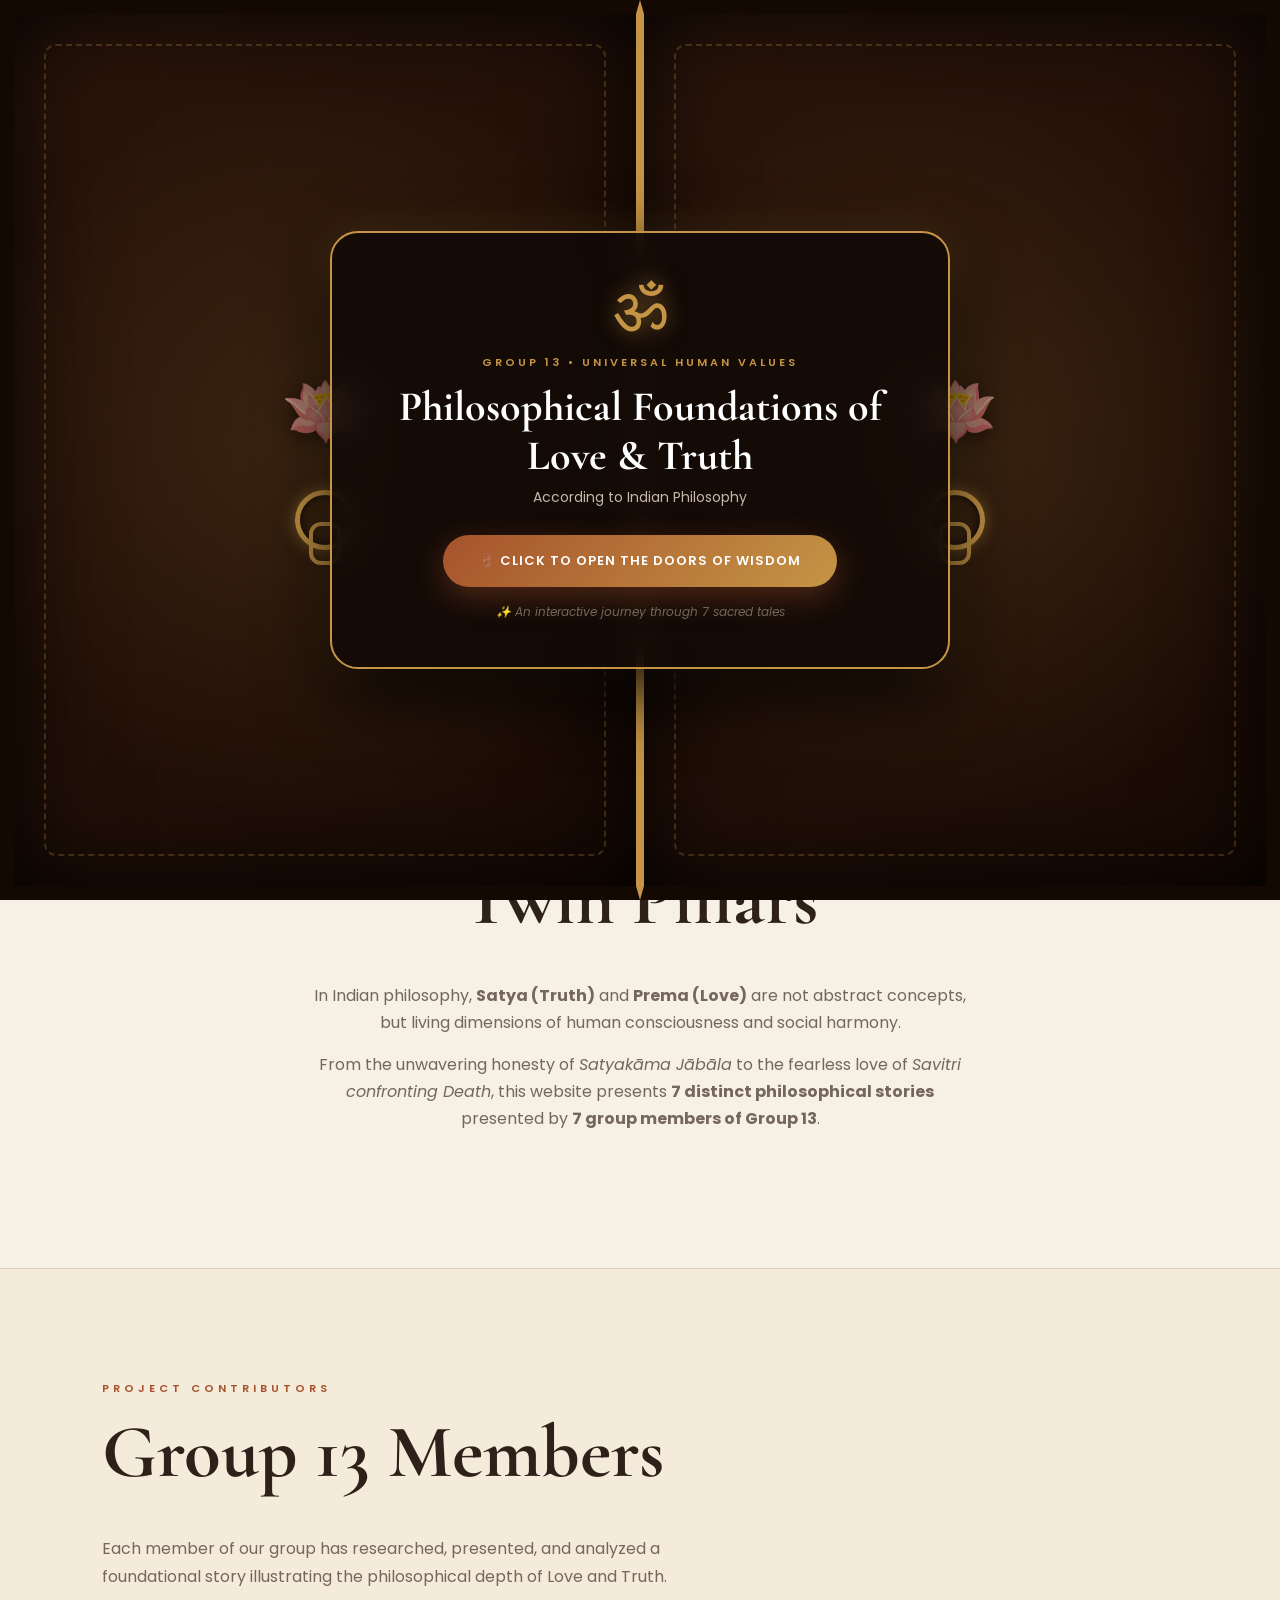
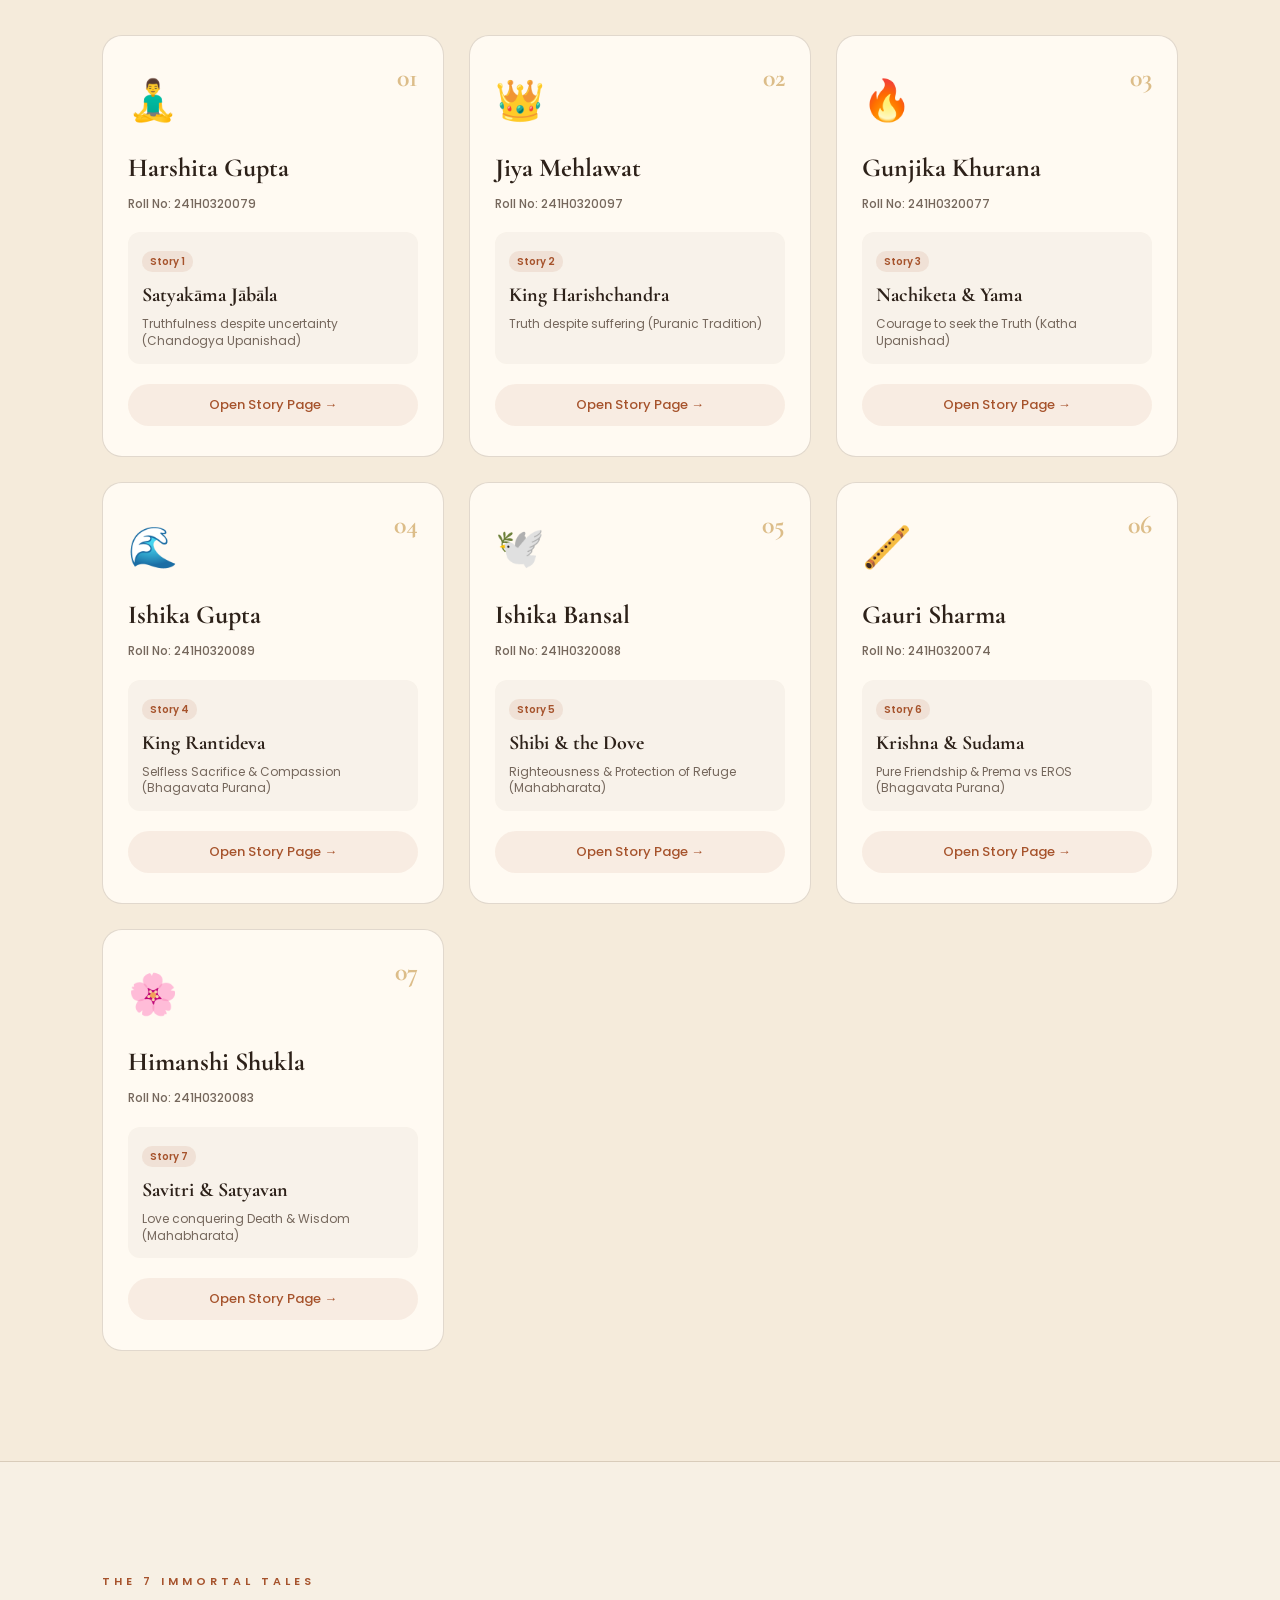
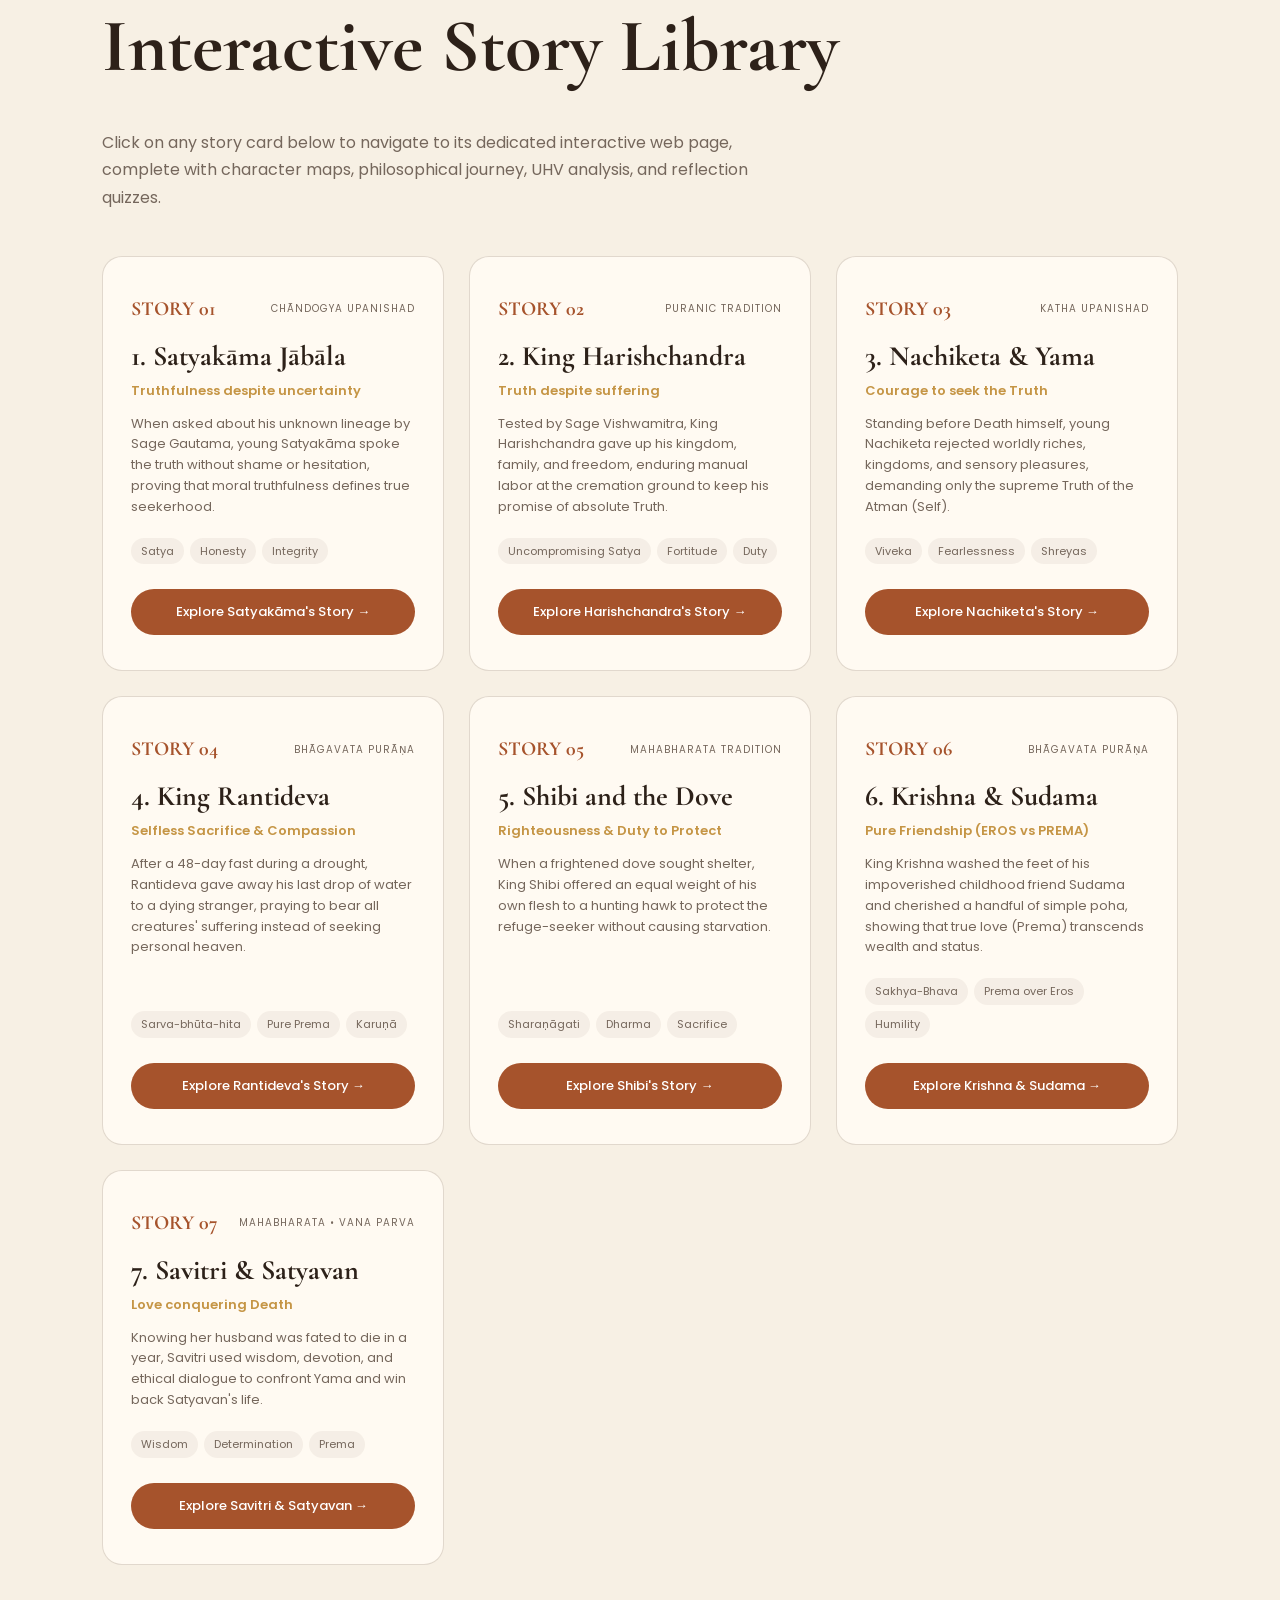
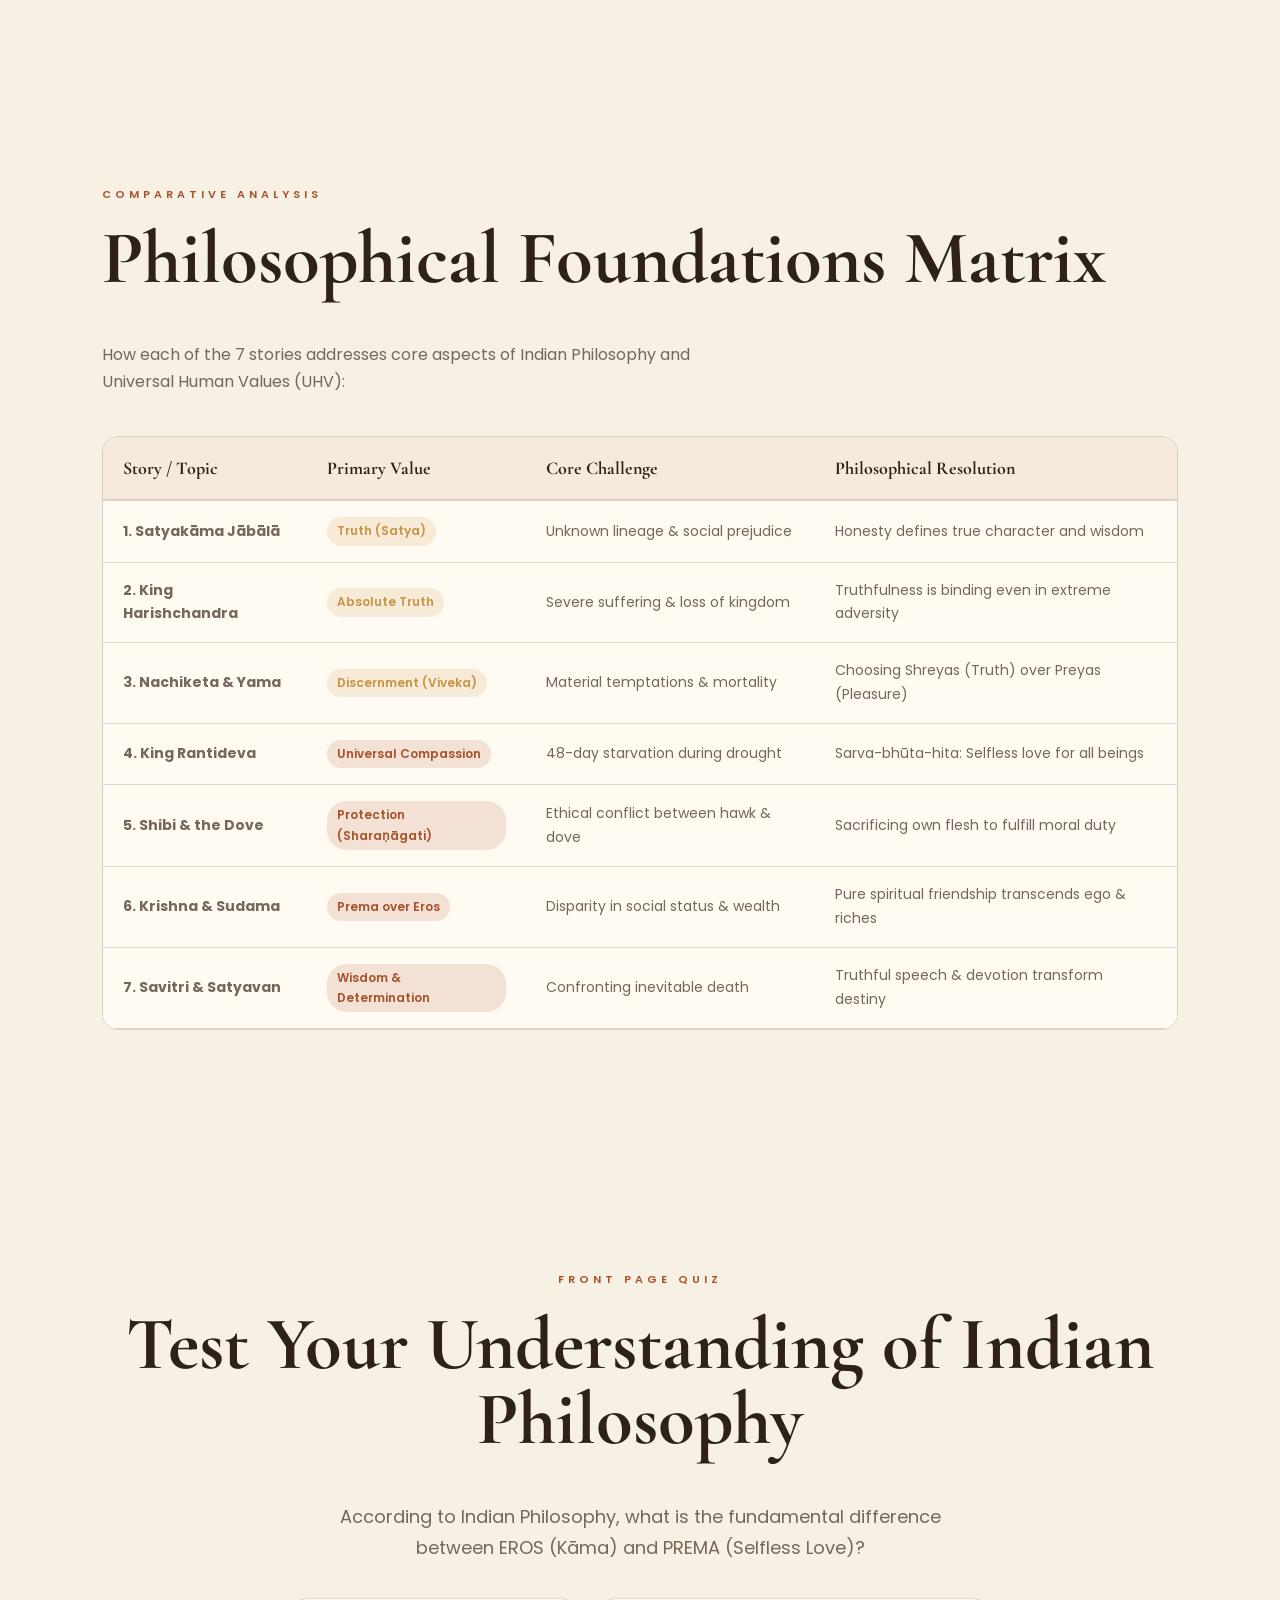
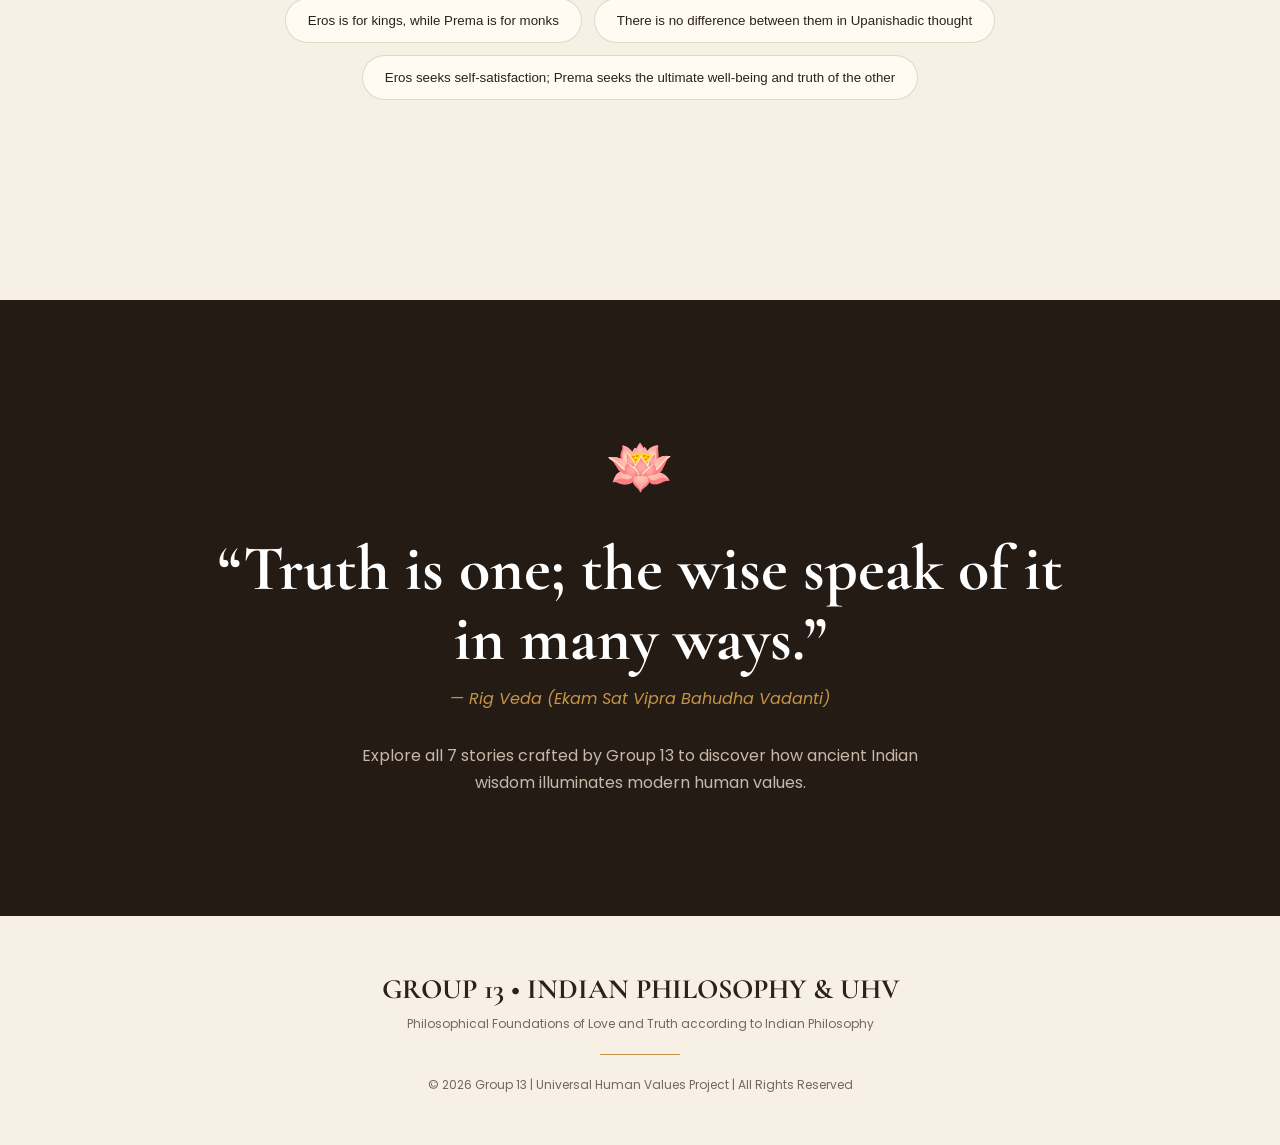
==== commit 66e178d3: "Update member names and roll numbers in index.html" ====
--- a/index.html
+++ b/index.html
@@ -154,8 +154,8 @@
             <div class="member-card">
                 <div class="member-num">01</div>
                 <div class="member-avatar">🧘‍♂️</div>
-                <h3>Member 1 Name</h3>
-                <p class="roll-no">Roll No: 2024UHV101</p>
+                <h3>Harshita Gupta</h3>
+                <p class="roll-no">Roll No: 241H0320079</p>
                 <div class="assigned-story">
                     <span class="story-tag">Story 1</span>
                     <h4>Satyakāma Jābāla</h4>
@@ -168,8 +168,8 @@
             <div class="member-card">
                 <div class="member-num">02</div>
                 <div class="member-avatar">👑</div>
-                <h3>Member 2 Name</h3>
-                <p class="roll-no">Roll No: 2024UHV102</p>
+                <h3>Jiya Mehlawat</h3>
+                <p class="roll-no">Roll No: 241H0320097</p>
                 <div class="assigned-story">
                     <span class="story-tag">Story 2</span>
                     <h4>King Harishchandra</h4>
@@ -182,8 +182,8 @@
             <div class="member-card">
                 <div class="member-num">03</div>
                 <div class="member-avatar">🔥</div>
-                <h3>Member 3 Name</h3>
-                <p class="roll-no">Roll No: 2024UHV103</p>
+                <h3>Gunjika Khurana</h3>
+                <p class="roll-no">Roll No: 241H0320077</p>
                 <div class="assigned-story">
                     <span class="story-tag">Story 3</span>
                     <h4>Nachiketa & Yama</h4>
@@ -196,8 +196,8 @@
             <div class="member-card">
                 <div class="member-num">04</div>
                 <div class="member-avatar">🌊</div>
-                <h3>Member 4 Name</h3>
-                <p class="roll-no">Roll No: 2024UHV104</p>
+                <h3>Ishika Gupta</h3>
+                <p class="roll-no">Roll No: 241H0320089</p>
                 <div class="assigned-story">
                     <span class="story-tag">Story 4</span>
                     <h4>King Rantideva</h4>
@@ -210,8 +210,8 @@
             <div class="member-card">
                 <div class="member-num">05</div>
                 <div class="member-avatar">🕊️</div>
-                <h3>Member 5 Name</h3>
-                <p class="roll-no">Roll No: 2024UHV105</p>
+                <h3>Ishika Bansal</h3>
+                <p class="roll-no">Roll No: 241H0320088</p>
                 <div class="assigned-story">
                     <span class="story-tag">Story 5</span>
                     <h4>Shibi & the Dove</h4>
@@ -224,8 +224,8 @@
             <div class="member-card">
                 <div class="member-num">06</div>
                 <div class="member-avatar">🪈</div>
-                <h3>Member 6 Name</h3>
-                <p class="roll-no">Roll No: 2024UHV106</p>
+                <h3>Gauri Sharma</h3>
+                <p class="roll-no">Roll No: 241H0320074</p>
                 <div class="assigned-story">
                     <span class="story-tag">Story 6</span>
                     <h4>Krishna & Sudama</h4>
@@ -238,8 +238,8 @@
             <div class="member-card">
                 <div class="member-num">07</div>
                 <div class="member-avatar">🌸</div>
-                <h3>Member 7 Name</h3>
-                <p class="roll-no">Roll No: 2024UHV107</p>
+                <h3>Himanshi Shukla</h3>
+                <p class="roll-no">Roll No: 241H0320083</p>
                 <div class="assigned-story">
                     <span class="story-tag">Story 7</span>
                     <h4>Savitri & Satyavan</h4>
@@ -545,4 +545,4 @@
     <script src="script.js"></script>
 
 </body>
-</html>+</html>
